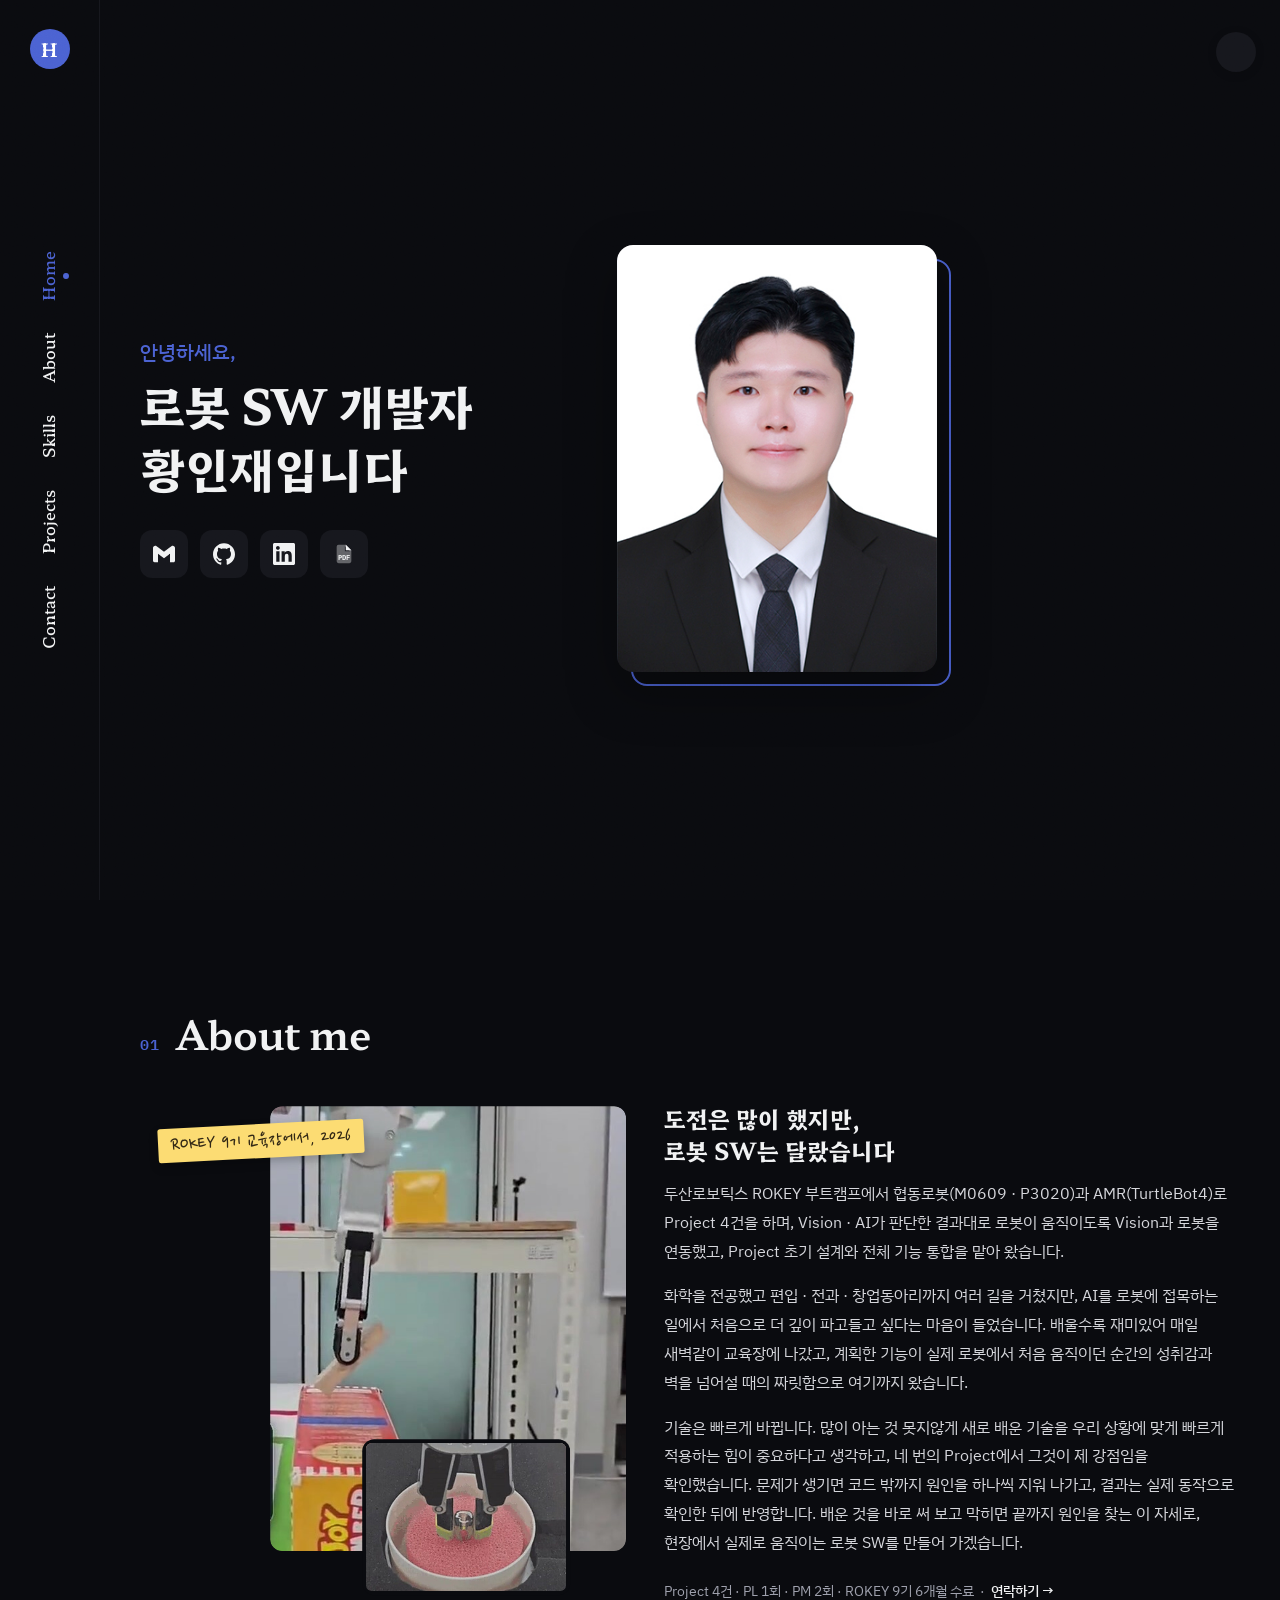
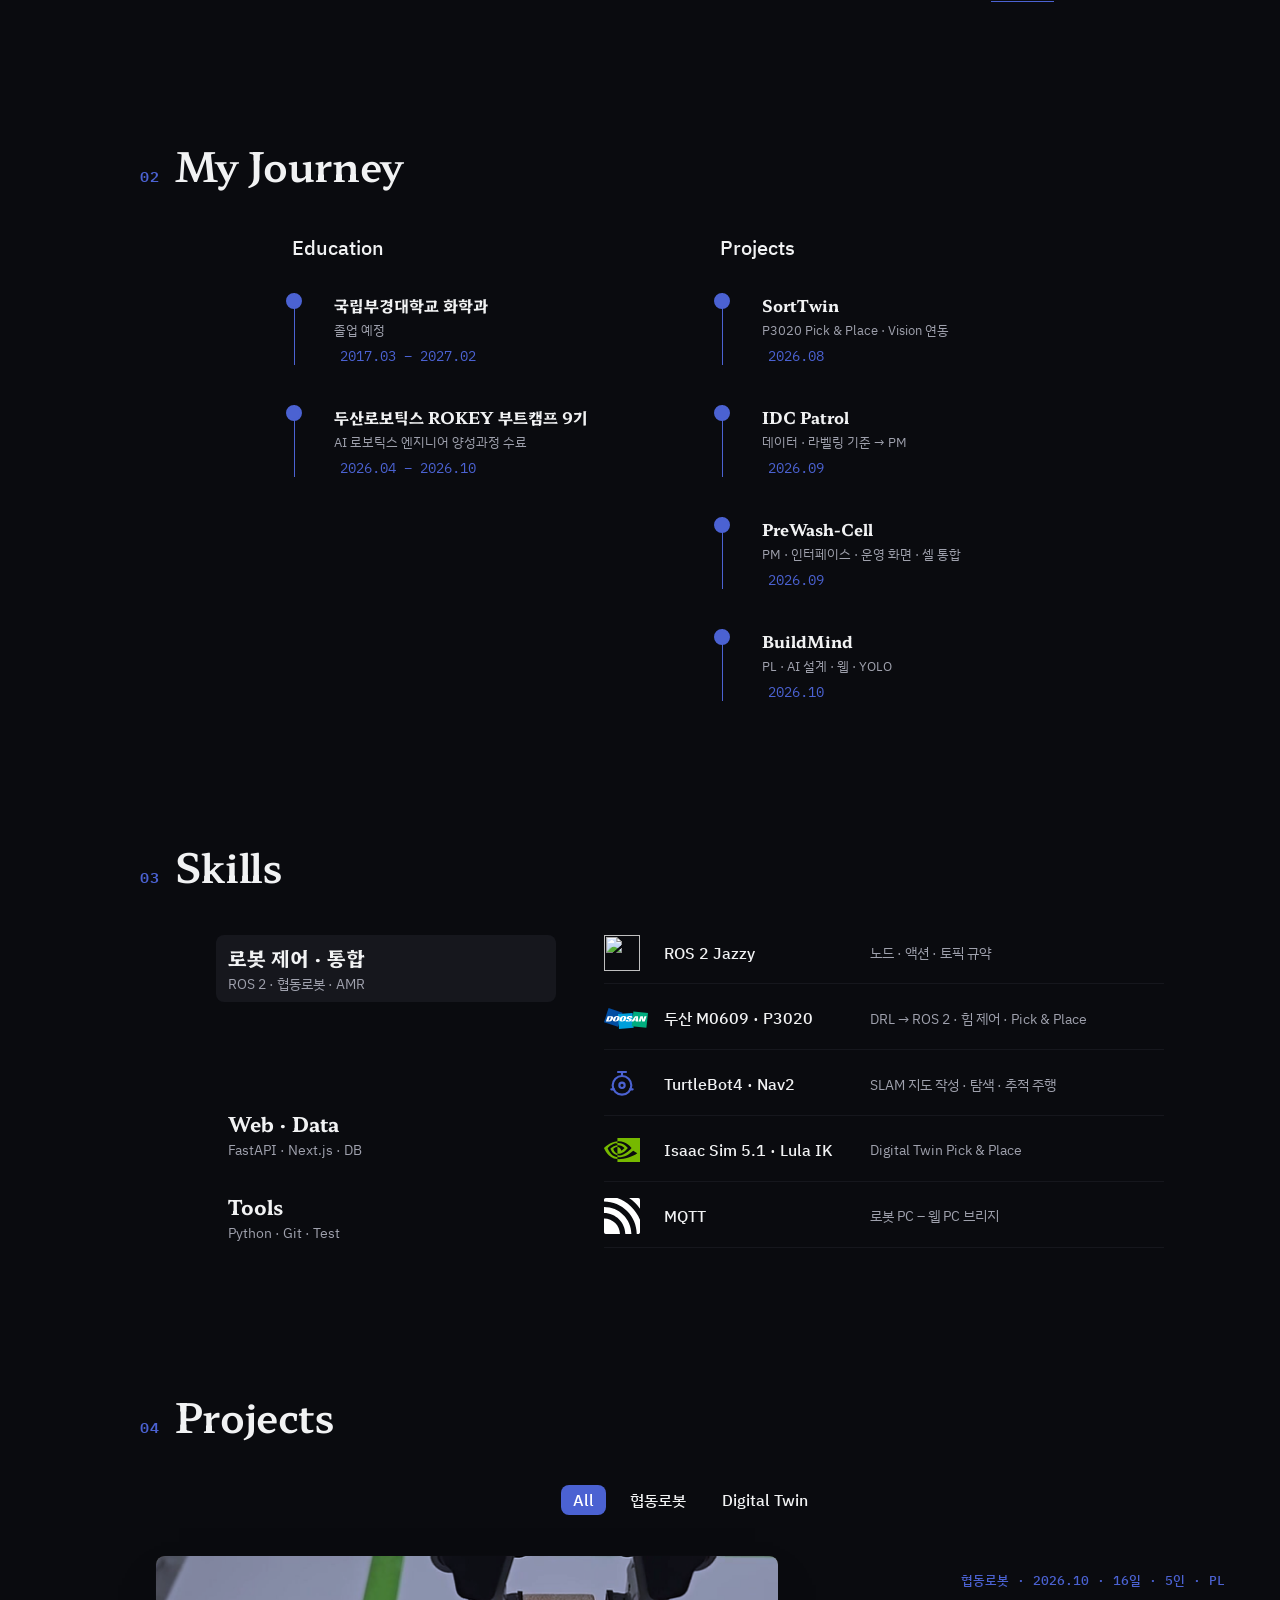
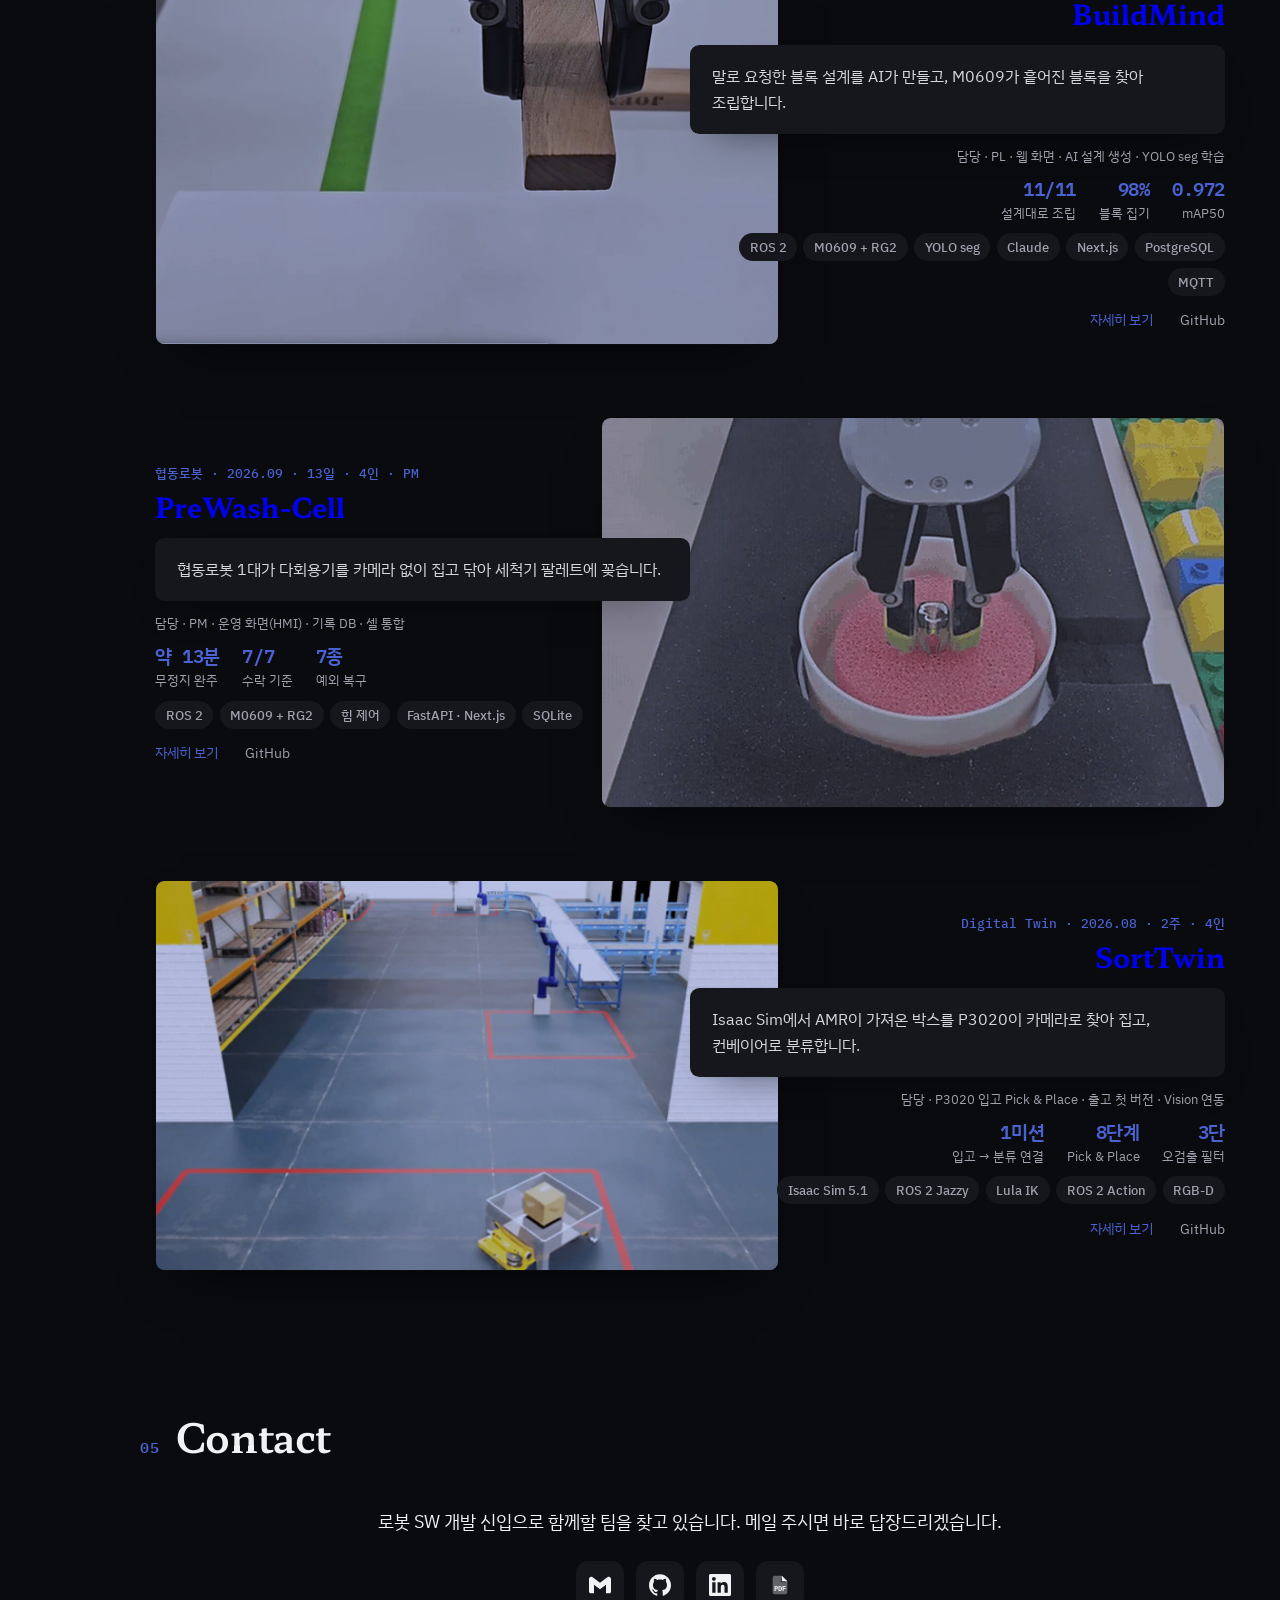
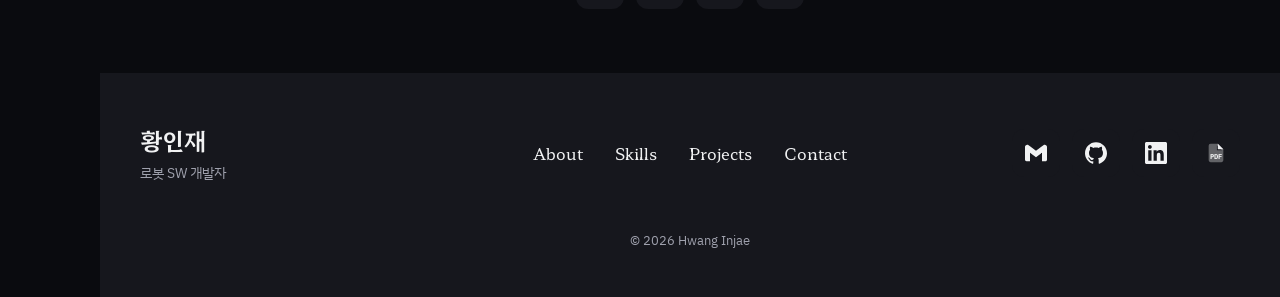
==== index.html @ 4c94b245 "Projects를 B 방식(대표 카드 좌우 번갈아 + 필터)으로, 그 밖의 프로젝트·팝업 제거, 상세 페이지 연결" ====
<!DOCTYPE html>
<html lang="ko" data-theme="dark">
<head>
  <meta charset="UTF-8">
  <meta name="viewport" content="width=device-width, initial-scale=1.0">
  <title>황인재 | 로봇 SW 개발자</title>
  <meta name="description" content="로봇 SW 개발자 황인재의 포트폴리오 — 협동로봇 · AMR · Vision 프로젝트 4건">
  <meta property="og:title" content="황인재 | 로봇 SW 개발자">
  <meta property="og:description" content="로봇 SW 개발자 황인재의 포트폴리오 — 협동로봇 · AMR · Vision 프로젝트 4건">
  <meta property="og:url" content="https://hwang-injae.github.io/">
  <link rel="canonical" href="https://hwang-injae.github.io/">
  <meta property="og:type" content="website">
  <meta property="og:image" content="https://hwang-injae.github.io/og.jpg">
  <meta property="og:image:width" content="1200">
  <meta property="og:image:height" content="630">
  <meta name="twitter:card" content="summary_large_image">
  <link rel="icon" type="image/svg+xml" href="favicon.svg">
  <link rel="icon" type="image/png" sizes="32x32" href="favicon-32.png">
  <link rel="apple-touch-icon" sizes="180x180" href="apple-touch-icon.png">
  <link rel="stylesheet" href="https://unicons.iconscout.com/release/v4.0.8/css/line.css">
  <link rel="stylesheet" href="style.css?v=23">
</head>
<body>
  <svg xmlns="http://www.w3.org/2000/svg" style="display:none" aria-hidden="true">
    <symbol id="i-gmail" viewBox="0 0 24 24"><path d="M24 5.457v13.909c0 .904-.732 1.636-1.636 1.636h-3.819V11.73L12 16.64l-6.545-4.91v9.273H1.636A1.636 1.636 0 0 1 0 19.366V5.457c0-2.023 2.309-3.178 3.927-1.964L5.455 4.64 12 9.548l6.545-4.91 1.528-1.145C21.69 2.28 24 3.434 24 5.457z"/></symbol>
    <symbol id="i-github" viewBox="0 0 24 24"><path d="M12 .297c-6.63 0-12 5.373-12 12 0 5.303 3.438 9.8 8.205 11.385.6.113.82-.258.82-.577 0-.285-.01-1.04-.015-2.04-3.338.724-4.042-1.61-4.042-1.61C4.422 18.07 3.633 17.7 3.633 17.7c-1.087-.744.084-.729.084-.729 1.205.084 1.838 1.236 1.838 1.236 1.07 1.835 2.809 1.305 3.495.998.108-.776.417-1.305.76-1.605-2.665-.3-5.466-1.332-5.466-5.93 0-1.31.465-2.38 1.235-3.22-.135-.303-.54-1.523.105-3.176 0 0 1.005-.322 3.3 1.23.96-.267 1.98-.399 3-.405 1.02.006 2.04.138 3 .405 2.28-1.552 3.285-1.23 3.285-1.23.645 1.653.24 2.873.12 3.176.765.84 1.23 1.91 1.23 3.22 0 4.61-2.805 5.625-5.475 5.92.42.36.81 1.096.81 2.22 0 1.606-.015 2.896-.015 3.286 0 .315.21.69.825.57C20.565 22.092 24 17.592 24 12.297c0-6.627-5.373-12-12-12"/></symbol>
    <symbol id="i-linkedin" viewBox="0 0 24 24"><path d="M20.447 20.452h-3.554v-5.569c0-1.328-.027-3.037-1.852-3.037-1.853 0-2.136 1.445-2.136 2.939v5.667H9.351V9h3.414v1.561h.046c.477-.9 1.637-1.85 3.37-1.85 3.601 0 4.267 2.37 4.267 5.455v6.286zM5.337 7.433c-1.144 0-2.063-.926-2.063-2.065 0-1.138.92-2.063 2.063-2.063 1.14 0 2.064.925 2.064 2.063 0 1.139-.925 2.065-2.064 2.065zm1.782 13.019H3.555V9h3.564v11.452zM22.225 0H1.771C.792 0 0 .774 0 1.729v20.542C0 23.227.792 24 1.771 24h20.451C23.2 24 24 23.227 24 22.271V1.729C24 .774 23.2 0 22.222 0h.003z"/></symbol>
    <symbol id="i-pdf" viewBox="0 0 24 24"><path d="M6 2h8l6 6v12a2 2 0 0 1-2 2H6a2 2 0 0 1-2-2V4a2 2 0 0 1 2-2zm7 1.5V9h5.5L13 3.5z" opacity=".35"/><path d="M14 2v6h6l-6-6z"/><text x="12" y="18" text-anchor="middle" font-size="7.2" font-weight="700" font-family="IBM Plex Mono, monospace" fill="currentColor">PDF</text></symbol>
  </svg>
  <div class="nav-toggle" id="nav-toggle"><i class="uil uil-bars"></i></div>
  <button class="theme-toggle" id="theme-toggle" aria-label="다크 / 라이트 모드"><i class="uil uil-sun"></i></button>

  <aside class="sidebar" id="sidebar">
    <nav class="nav">
      <div class="nav-logo"><a href="#home" class="nav-logo-text">H</a></div>
      <div class="nav-menu"><div class="menu">
        <ul class="nav-list">
          <li class="nav-item"><a href="#home" class="nav-link active-link">Home</a></li>
          <li class="nav-item"><a href="#about" class="nav-link">About</a></li>
          <li class="nav-item"><a href="#skills" class="nav-link">Skills</a></li>
          <li class="nav-item"><a href="#work" class="nav-link">Projects</a></li>
          <li class="nav-item"><a href="#contact" class="nav-link">Contact</a></li>
        </ul>
      </div></div>
      <div class="btn-share">
        <a href="https://github.com/hwang-injae" target="_blank" rel="noopener" aria-label="GitHub"><i class="uil uil-github-alt"></i></a>
        <a href="https://linkedin.com/in/hwang-injae" target="_blank" rel="noopener" aria-label="LinkedIn"><i class="uil uil-linkedin"></i></a>
        <a href="mailto:il1282113@gmail.com" aria-label="Gmail"><i class="uil uil-envelope"></i></a>
      </div>
      <div class="nav-close" id="nav-close"><i class="uil uil-times"></i></div>
    </nav>
  </aside>

  <main class="main">
    <!-- ===== Home ===== -->
    <section class="home" id="home">
      <div class="home-container container grid">
        <div class="home-data">
          <p class="home-greeting">안녕하세요,</p>
          <h1 class="home-title">로봇 SW 개발자<br>황인재입니다</h1>
          <div class="icon-row home-icons">
            <a href="mailto:il1282113@gmail.com" class="icon-btn" title="il1282113@gmail.com" aria-label="Gmail"><svg><use href="#i-gmail"/></svg></a>
            <a href="https://github.com/hwang-injae" target="_blank" rel="noopener" class="icon-btn" title="github.com/hwang-injae" aria-label="GitHub"><svg><use href="#i-github"/></svg></a>
            <a href="https://linkedin.com/in/hwang-injae" target="_blank" rel="noopener" class="icon-btn" title="linkedin.com/in/hwang-injae" aria-label="LinkedIn"><svg><use href="#i-linkedin"/></svg></a>
            <a href="portfolio.pdf" target="_blank" rel="noopener" class="icon-btn" title="Portfolio PDF" aria-label="Portfolio PDF"><svg><use href="#i-pdf"/></svg></a>
          </div>
        </div>
        <div class="home-img-wrap"><img src="img/me/photo.jpg" alt="황인재" class="home-img"></div>
      </div>
    </section>

    <!-- ===== About ===== -->
    <section class="about section" id="about">
      <h2 class="section-title container" data-num="01">About me</h2>
      <div class="about-container container grid">
        <div class="about-photos">
          <img src="img/bm/hi_portrait.jpg" alt="ROKEY 교육장에서 M0609가 블록을 집어 올리는 장면" class="about-photo main">
          <img src="img/pw/portrait.jpg" alt="PreWash-Cell에서 M0609가 다회용 그릇 안쪽을 닦는 장면" class="about-photo sub">
          <span class="about-note">ROKEY 9기 교육장에서, 2026</span>
        </div>
        <div class="about-data">
          <h3 class="about-heading">도전은 많이 했지만,<br>로봇 SW는 달랐습니다</h3>
          <p class="about-description">두산로보틱스 ROKEY 부트캠프에서 협동로봇(M0609 · P3020)과 AMR(TurtleBot4)로 Project 4건을 하며, Vision · AI가 판단한 결과대로 로봇이 움직이도록 Vision과 로봇을 연동했고, Project 초기 설계와 전체 기능 통합을 맡아 왔습니다.</p>
          <p class="about-description">화학을 전공했고 편입 · 전과 · 창업동아리까지 여러 길을 거쳤지만, AI를 로봇에 접목하는 일에서 처음으로 더 깊이 파고들고 싶다는 마음이 들었습니다. 배울수록 재미있어 매일 새벽같이 교육장에 나갔고, 계획한 기능이 실제 로봇에서 처음 움직이던 순간의 성취감과 벽을 넘어설 때의 짜릿함으로 여기까지 왔습니다.</p>
          <p class="about-description">기술은 빠르게 바뀝니다. 많이 아는 것 못지않게 새로 배운 기술을 우리 상황에 맞게 빠르게 적용하는 힘이 중요하다고 생각하고, 네 번의 Project에서 그것이 제 강점임을 확인했습니다. 문제가 생기면 코드 밖까지 원인을 하나씩 지워 나가고, 결과는 실제 동작으로 확인한 뒤에 반영합니다. 배운 것을 바로 써 보고 막히면 끝까지 원인을 찾는 이 자세로, 현장에서 실제로 움직이는 로봇 SW를 만들어 가겠습니다.</p>
          <p class="about-facts">Project 4건 · PL 1회 · PM 2회 · ROKEY 9기 6개월 수료 &nbsp;·&nbsp; <a href="#contact" class="text-link">연락하기 →</a></p>
        </div>
      </div>
    </section>

    <!-- ===== Timeline ===== -->
    <section class="qualification section">
      <h2 class="section-title container" data-num="02">My Journey</h2>
      <div class="qualification-container container grid">
        <div>
          <h3 class="qualification-title"><i class="uil uil-graduation-cap"></i>Education</h3>
          <div class="timeline">
            <div class="timeline-item"><div class="circle-dot"></div><h3 class="timeline-title">국립부경대학교 화학과</h3><p class="timeline-text">졸업 예정</p><span class="timeline-date"><i class="uil uil-calendar-alt"></i>2017.03 – 2027.02</span></div>
            <div class="timeline-item"><div class="circle-dot"></div><h3 class="timeline-title">두산로보틱스 ROKEY 부트캠프 9기</h3><p class="timeline-text">AI 로보틱스 엔지니어 양성과정 수료</p><span class="timeline-date"><i class="uil uil-calendar-alt"></i>2026.04 – 2026.10</span></div>
          </div>
        </div>
        <div>
          <h3 class="qualification-title"><i class="uil uil-robot"></i>Projects</h3>
          <div class="timeline">
            <div class="timeline-item"><div class="circle-dot"></div><h3 class="timeline-title">SortTwin</h3><p class="timeline-text">P3020 Pick &amp; Place · Vision 연동</p><span class="timeline-date"><i class="uil uil-calendar-alt"></i>2026.08</span></div>
            <div class="timeline-item"><div class="circle-dot"></div><h3 class="timeline-title">IDC Patrol</h3><p class="timeline-text">데이터 · 라벨링 기준 → PM</p><span class="timeline-date"><i class="uil uil-calendar-alt"></i>2026.09</span></div>
            <div class="timeline-item"><div class="circle-dot"></div><h3 class="timeline-title">PreWash-Cell</h3><p class="timeline-text">PM · 인터페이스 · 운영 화면 · 셀 통합</p><span class="timeline-date"><i class="uil uil-calendar-alt"></i>2026.09</span></div>
            <div class="timeline-item"><div class="circle-dot"></div><h3 class="timeline-title">BuildMind</h3><p class="timeline-text">PL · AI 설계 · 웹 · YOLO</p><span class="timeline-date"><i class="uil uil-calendar-alt"></i>2026.10</span></div>
          </div>
        </div>
      </div>
    </section>

    <!-- ===== Skills ===== -->
    <section class="skills section" id="skills">
      <h2 class="section-title container" data-num="03">Skills</h2>
      <div class="skills-container container grid">
        <div class="skills-tabs">
          <div class="skills-header skills-active" data-target="#sk-robot"><div><h1 class="skills-title">로봇 제어 · 통합</h1><span class="skills-subtitle">ROS 2 · 협동로봇 · AMR</span></div><i class="uil uil-angle-down skills-arrow"></i></div>
          <div class="skills-header" data-target="#sk-vision"><div><h1 class="skills-title">Vision · AI</h1><span class="skills-subtitle">YOLO · RGB-D · LLM</span></div><i class="uil uil-angle-down skills-arrow"></i></div>
          <div class="skills-header" data-target="#sk-web"><div><h1 class="skills-title">Web · Data</h1><span class="skills-subtitle">FastAPI · Next.js · DB</span></div><i class="uil uil-angle-down skills-arrow"></i></div>
          <div class="skills-header" data-target="#sk-tools"><div><h1 class="skills-title">Tools</h1><span class="skills-subtitle">Python · Git · Test</span></div><i class="uil uil-angle-down skills-arrow"></i></div>
        </div>
        <div class="skills-content">
          <div class="skills-group skills-active" data-content id="sk-robot">
            <div class="skills-list grid">
              <div class="skills-data"><img class="sk-logo" src="https://cdn.jsdelivr.net/gh/devicons/devicon/icons/ros/ros-original.svg" alt=""><h3 class="skills-name">ROS 2 Jazzy</h3><span class="skills-where">노드 · 액션 · 토픽 규약</span></div>
              <div class="skills-data"><span class="sk-logo sk-wide"><img class="sk-doosan" src="img/logo/doosan.svg" alt="Doosan"></span><h3 class="skills-name">두산 M0609 · P3020</h3><span class="skills-where">DRL → ROS 2 · 힘 제어 · Pick &amp; Place</span></div>
              <div class="skills-data"><span class="sk-logo sk-draw"><svg viewBox="0 0 24 24"><circle cx="12" cy="13" r="7"/><circle cx="12" cy="13" r="2"/><path d="M12 6V3M9 3h6M4 16h2M18 16h2"/></svg></span><h3 class="skills-name">TurtleBot4 · Nav2</h3><span class="skills-where">SLAM 지도 작성 · 탐색 · 추적 주행</span></div>
              <div class="skills-data"><span class="sk-logo"><img src="img/logo/nvidia_brand.svg" alt="NVIDIA"></span><h3 class="skills-name">Isaac Sim 5.1 · Lula IK</h3><span class="skills-where">Digital Twin Pick &amp; Place</span></div>
              <div class="skills-data"><span class="sk-logo sk-pair"><img class="only-dark" src="img/logo/mqtt_dark.svg" alt=""><img class="only-light" src="img/logo/mqtt_light.svg" alt=""></span><h3 class="skills-name">MQTT</h3><span class="skills-where">로봇 PC – 웹 PC 브리지</span></div>
            </div>
          </div>
          <div class="skills-group" data-content id="sk-vision">
            <div class="skills-list grid">
              <div class="skills-data"><span class="sk-logo sk-pair"><img class="only-dark" src="img/logo/ultralytics_dark.svg" alt=""><img class="only-light" src="img/logo/ultralytics_light.svg" alt=""></span><h3 class="skills-name">YOLO (Ultralytics)</h3><span class="skills-where">학습 · 라벨링 기준 수립</span></div>
              <div class="skills-data"><img class="sk-logo" src="https://cdn.jsdelivr.net/gh/devicons/devicon/icons/opencv/opencv-original.svg" alt=""><h3 class="skills-name">OpenCV</h3><span class="skills-where">픽셀 + 깊이 → 3D 좌표</span></div>
              <div class="skills-data"><span class="sk-logo"><img src="img/logo/intel_brand.svg" alt="Intel"></span><h3 class="skills-name">Intel RealSense</h3><span class="skills-where">깊이 카메라 연동</span></div>
              <div class="skills-data"><span class="sk-logo sk-draw"><svg viewBox="0 0 24 24"><path d="M4 5h13a2 2 0 012 2v7a2 2 0 01-2 2H9l-5 4V7a2 2 0 012-2z"/><path d="M20 2l.6 1.6L22 4l-1.4.6L20 6l-.6-1.4L18 4l1.4-.4z"/></svg></span><h3 class="skills-name">LLM · RAG</h3><span class="skills-where">구조화 출력 · AI 설계 생성</span></div>
              <div class="skills-data"><span class="sk-logo sk-draw"><svg viewBox="0 0 24 24"><circle cx="12" cy="12" r="9"/><circle cx="12" cy="12" r="3" class="fill"/></svg></span><h3 class="skills-name">rosbag</h3><span class="skills-where">녹화 데이터로 선검증</span></div>
            </div>
          </div>
          <div class="skills-group" data-content id="sk-web">
            <div class="skills-list grid">
              <div class="skills-data"><img class="sk-logo" src="https://cdn.jsdelivr.net/gh/devicons/devicon/icons/fastapi/fastapi-original.svg" alt=""><h3 class="skills-name">FastAPI</h3><span class="skills-where">운영 화면 백엔드</span></div>
              <div class="skills-data"><img class="sk-logo sk-invert" src="https://cdn.jsdelivr.net/gh/devicons/devicon/icons/nextjs/nextjs-original.svg" alt=""><h3 class="skills-name">Next.js</h3><span class="skills-where">운영 화면 · 관제</span></div>
              <div class="skills-data"><img class="sk-logo sk-invert" src="https://cdn.jsdelivr.net/gh/devicons/devicon/icons/threejs/threejs-original.svg" alt=""><h3 class="skills-name">three.js</h3><span class="skills-where">설계 3D 미리보기</span></div>
              <div class="skills-data"><img class="sk-logo" src="https://cdn.jsdelivr.net/gh/devicons/devicon/icons/postgresql/postgresql-original.svg" alt=""><h3 class="skills-name">PostgreSQL</h3><span class="skills-where">설계 버전 관리 DB</span></div>
              <div class="skills-data"><img class="sk-logo" src="https://cdn.jsdelivr.net/gh/devicons/devicon/icons/sqlite/sqlite-original.svg" alt=""><h3 class="skills-name">SQLite</h3><span class="skills-where">용기별 처리 기록</span></div>
              <div class="skills-data"><img class="sk-logo" src="https://cdn.jsdelivr.net/gh/devicons/devicon/icons/docker/docker-original.svg" alt=""><h3 class="skills-name">Docker</h3><span class="skills-where">웹 · 브리지 구성</span></div>
            </div>
          </div>
          <div class="skills-group" data-content id="sk-tools">
            <div class="skills-list grid">
              <div class="skills-data"><img class="sk-logo" src="https://cdn.jsdelivr.net/gh/devicons/devicon/icons/python/python-original.svg" alt=""><h3 class="skills-name">Python</h3><span class="skills-where">주 언어 · C++ 학습 예정</span></div>
              <div class="skills-data"><img class="sk-logo" src="https://cdn.jsdelivr.net/gh/devicons/devicon/icons/git/git-original.svg" alt=""><h3 class="skills-name">Git · PR 관리</h3><span class="skills-where">결정 기록 · 기능 동결</span></div>
              <div class="skills-data"><img class="sk-logo" src="https://cdn.jsdelivr.net/gh/devicons/devicon/icons/pytest/pytest-original.svg" alt=""><h3 class="skills-name">pytest · Mock</h3><span class="skills-where">로봇 없이 자동 시험</span></div>
              <div class="skills-data"><img class="sk-logo" src="https://cdn.jsdelivr.net/gh/devicons/devicon/icons/ubuntu/ubuntu-original.svg" alt=""><h3 class="skills-name">Ubuntu · Linux</h3><span class="skills-where">로봇 PC · 개발 환경</span></div>
            </div>
          </div>
        </div>
      </div>
    </section>

    <!-- ===== Projects ===== -->
    <section class="work section" id="work">
      <h2 class="section-title container" data-num="04">Projects</h2>
      <div class="work-filters">
        <span class="work-item active-work" data-filter="all">All</span>
        <span class="work-item" data-filter=".cobot">협동로봇</span>
        <span class="work-item" data-filter=".sim">Digital Twin</span>
      </div>
      <div class="feat-list container">
        <article class="feat mix cobot">
          <a class="shot" href="projects/buildmind.html" aria-label="BuildMind 자세히 보기"><img src="img/bm/cover.jpg" alt="BuildMind"></a>
          <div class="panel">
            <p class="work-tag">협동로봇 · 2026.10 · 16일 · 5인 · PL</p>
            <h3 class="work-title"><a href="projects/buildmind.html">BuildMind</a></h3>
            <div class="desc"><p>말로 요청한 블록 설계를 AI가 만들고, M0609가 흩어진 블록을 찾아 조립합니다.</p></div>
            <p class="work-role">담당 · PL · 웹 화면 · AI 설계 생성 · YOLO seg 학습</p>
            <div class="work-nums"><div><b>11/11</b><span>설계대로 조립</span></div><div><b>98%</b><span>블록 집기</span></div><div><b>0.972</b><span>mAP50</span></div></div>
            <div class="chips small"><span>ROS 2</span><span>M0609 + RG2</span><span>YOLO seg</span><span>Claude</span><span>Next.js</span><span>PostgreSQL</span><span>MQTT</span></div>
            <div class="feat-links"><a href="projects/buildmind.html" class="work-button">자세히 보기 <i class="uil uil-arrow-right work-button-icon"></i></a><a href="https://github.com/hwang-injae/buildmind" target="_blank" rel="noopener" class="work-button ghost"><i class="uil uil-github-alt"></i> GitHub</a></div>
          </div>
        </article>
        <article class="feat mix cobot alt">
          <a class="shot" href="projects/prewash.html" aria-label="PreWash-Cell 자세히 보기"><img src="img/pw/hero.jpg" alt="PreWash-Cell"></a>
          <div class="panel">
            <p class="work-tag">협동로봇 · 2026.09 · 13일 · 4인 · PM</p>
            <h3 class="work-title"><a href="projects/prewash.html">PreWash-Cell</a></h3>
            <div class="desc"><p>협동로봇 1대가 다회용기를 카메라 없이 집고 닦아 세척기 팔레트에 꽂습니다.</p></div>
            <p class="work-role">담당 · PM · 운영 화면(HMI) · 기록 DB · 셀 통합</p>
            <div class="work-nums"><div><b>약 13분</b><span>무정지 완주</span></div><div><b>7/7</b><span>수락 기준</span></div><div><b>7종</b><span>예외 복구</span></div></div>
            <div class="chips small"><span>ROS 2</span><span>M0609 + RG2</span><span>힘 제어</span><span>FastAPI · Next.js</span><span>SQLite</span></div>
            <div class="feat-links"><a href="projects/prewash.html" class="work-button">자세히 보기 <i class="uil uil-arrow-right work-button-icon"></i></a><a href="https://github.com/hwang-injae/prewash-cell" target="_blank" rel="noopener" class="work-button ghost"><i class="uil uil-github-alt"></i> GitHub</a></div>
          </div>
        </article>
        <article class="feat mix sim">
          <a class="shot" href="projects/sorttwin.html" aria-label="SortTwin 자세히 보기"><img src="img/dt/hero.jpg" alt="SortTwin"></a>
          <div class="panel">
            <p class="work-tag">Digital Twin · 2026.08 · 2주 · 4인</p>
            <h3 class="work-title"><a href="projects/sorttwin.html">SortTwin</a></h3>
            <div class="desc"><p>Isaac Sim에서 AMR이 가져온 박스를 P3020이 카메라로 찾아 집고, 컨베이어로 분류합니다.</p></div>
            <p class="work-role">담당 · P3020 입고 Pick &amp; Place · 출고 첫 버전 · Vision 연동</p>
            <div class="work-nums"><div><b>1미션</b><span>입고 → 분류 연결</span></div><div><b>8단계</b><span>Pick &amp; Place</span></div><div><b>3단</b><span>오검출 필터</span></div></div>
            <div class="chips small"><span>Isaac Sim 5.1</span><span>ROS 2 Jazzy</span><span>Lula IK</span><span>ROS 2 Action</span><span>RGB-D</span></div>
            <div class="feat-links"><a href="projects/sorttwin.html" class="work-button">자세히 보기 <i class="uil uil-arrow-right work-button-icon"></i></a><a href="https://github.com/hwang-injae/amr-cobot-sorting" target="_blank" rel="noopener" class="work-button ghost"><i class="uil uil-github-alt"></i> GitHub</a></div>
          </div>
        </article>
      </div>
    </section>

    <!-- ===== Contact ===== -->
    <section class="contact section" id="contact">
      <h2 class="section-title container" data-num="05">Contact</h2>
      <div class="contact-line container">
        <p class="contact-text">로봇 SW 개발 신입으로 함께할 팀을 찾고 있습니다. 메일 주시면 바로 답장드리겠습니다.</p>
        <div class="icon-row contact-icons">
            <a href="mailto:il1282113@gmail.com" class="icon-btn" title="il1282113@gmail.com" aria-label="Gmail"><svg><use href="#i-gmail"/></svg></a>
            <a href="https://github.com/hwang-injae" target="_blank" rel="noopener" class="icon-btn" title="github.com/hwang-injae" aria-label="GitHub"><svg><use href="#i-github"/></svg></a>
            <a href="https://linkedin.com/in/hwang-injae" target="_blank" rel="noopener" class="icon-btn" title="linkedin.com/in/hwang-injae" aria-label="LinkedIn"><svg><use href="#i-linkedin"/></svg></a>
            <a href="portfolio.pdf" target="_blank" rel="noopener" class="icon-btn" title="Portfolio PDF" aria-label="Portfolio PDF"><svg><use href="#i-pdf"/></svg></a>
          </div>
      </div>
    </section>

    <footer class="footer">
      <div class="footer-bg">
        <div class="footer-container container grid">
          <div><h1 class="footer-title">황인재</h1><span class="footer-subtitle">로봇 SW 개발자</span></div>
          <ul class="footer-links"><li><a href="#about">About</a></li><li><a href="#skills">Skills</a></li><li><a href="#work">Projects</a></li><li><a href="#contact">Contact</a></li></ul>
          <div class="icon-row footer-icons">
            <a href="mailto:il1282113@gmail.com" class="icon-btn" title="il1282113@gmail.com" aria-label="Gmail"><svg><use href="#i-gmail"/></svg></a>
            <a href="https://github.com/hwang-injae" target="_blank" rel="noopener" class="icon-btn" title="github.com/hwang-injae" aria-label="GitHub"><svg><use href="#i-github"/></svg></a>
            <a href="https://linkedin.com/in/hwang-injae" target="_blank" rel="noopener" class="icon-btn" title="linkedin.com/in/hwang-injae" aria-label="LinkedIn"><svg><use href="#i-linkedin"/></svg></a>
            <a href="portfolio.pdf" target="_blank" rel="noopener" class="icon-btn" title="Portfolio PDF" aria-label="Portfolio PDF"><svg><use href="#i-pdf"/></svg></a>
          </div>
        </div>
        <p class="footer-copy">© 2026 Hwang Injae</p>
      </div>
    </footer>
  </main>

  <div class="curzr-arrow-pointer" hidden aria-hidden="true">
    <svg xmlns="http://www.w3.org/2000/svg" viewBox="0 0 32 32">
      <path class="inner" d="M25,30a5.82,5.82,0,0,1-1.09-.17l-.2-.07-7.36-3.48a.72.72,0,0,0-.35-.08.78.78,0,0,0-.33.07L8.24,29.54a.66.66,0,0,1-.2.06,5.17,5.17,0,0,1-1,.15,3.6,3.6,0,0,1-3.29-5L12.68,4.2a3.59,3.59,0,0,1,6.58,0l9,20.74A3.6,3.6,0,0,1,25,30Z" />
      <path class="outer" d="M16,3A2.59,2.59,0,0,1,18.34,4.6l9,20.74A2.59,2.59,0,0,1,25,29a5.42,5.42,0,0,1-.86-.15l-7.37-3.48a1.84,1.84,0,0,0-.77-.17,1.69,1.69,0,0,0-.73.16l-7.4,3.31a5.89,5.89,0,0,1-.79.12,2.59,2.59,0,0,1-2.37-3.62L13.6,4.6A2.58,2.58,0,0,1,16,3m0-2h0A4.58,4.58,0,0,0,11.76,3.8L2.84,24.33A4.58,4.58,0,0,0,7,30.75a6.08,6.08,0,0,0,1.21-.17,1.87,1.87,0,0,0,.4-.13L16,27.18l7.29,3.44a1.64,1.64,0,0,0,.39.14A6.37,6.37,0,0,0,25,31a4.59,4.59,0,0,0,4.21-6.41l-9-20.75A4.62,4.62,0,0,0,16,1Z" />
    </svg>
  </div>

  <script src="main.js?v=23"></script>
</body>
</html>
---- style.css ----
@import url('https://fonts.googleapis.com/css2?family=IBM+Plex+Sans+KR:wght@400;500;600;700&family=IBM+Plex+Mono:wght@500;600&family=Hahmlet:wght@600;700;800&family=Nanum+Pen+Script&display=swap');
@import url('https://cdn.jsdelivr.net/gh/orioncactus/pretendard@v1.3.9/dist/web/static/pretendard.min.css');

/* ===== 색 · 글꼴 변수 (다크 기본) ===== */
:root {
  --hue-color: 230;
  --skin-dark: hsl(230, 60%, 56%);
  --skin-light: hsl(205, 100%, 36%);
  --skin-color: var(--skin-dark);
  --mirage-color: hsl(205, 18%, 22%);
  --title-color: hsl(var(--hue-color), 8%, 95%);
  --text-color: hsl(var(--hue-color), 8%, 85%);
  --text-color-light: hsl(var(--hue-color), 8%, 65%);
  --body-color: hsl(var(--hue-color), 19%, 5%);
  --box-color: hsl(var(--hue-color), 14%, 10%);
  --box-border: transparent;
  --scroll-box-color: hsl(var(--hue-color), 12%, 38%);
  --scroll-thumb-color: hsl(var(--hue-color), 12%, 26%);
  --overlay: rgba(0, 0, 0, .6);

  --body-font: 'IBM Plex Sans KR', 'Pretendard', sans-serif;
  --head-font: 'Hahmlet', 'IBM Plex Sans KR', serif;
  --mono-font: 'IBM Plex Mono', 'IBM Plex Sans KR', monospace;
  --note-font: 'Nanum Pen Script', cursive;
  --biggest-font-size: 3rem;
  --h1-font-size: 2.25rem;
  --h2-font-size: 1.5rem;
  --h3-font-size: 1.25rem;
  --normal-font-size: 1rem;
  --small-font-size: .875rem;
  --smaller-font-size: .813rem;
  --font-medium: 500;
  --font-bold: 600;
  --mb025: .25rem; --mb05: .5rem; --mb075: .75rem; --mb1: 1rem; --mb15: 1.5rem; --mb2: 2rem; --mb25: 2.5rem; --mb3: 3rem;
  --z-fixed: 10; --z-modal: 100;
}
/* ===== 라이트 모드 ===== */
:root[data-theme="light"] {
  --hue-color: 205;
  --skin-color: var(--skin-light);
  --title-color: hsl(var(--hue-color), 19%, 12%);
  --text-color: hsl(var(--hue-color), 10%, 30%);
  --text-color-light: hsl(var(--hue-color), 8%, 50%);
  --body-color: hsl(var(--hue-color), 20%, 98%);
  --box-color: hsl(0, 0%, 100%);
  --box-border: hsl(var(--hue-color), 15%, 90%);
  --mirage-color: hsl(var(--hue-color), 19%, 18%);
  --scroll-box-color: hsl(var(--hue-color), 12%, 90%);
  --scroll-thumb-color: hsl(var(--hue-color), 12%, 75%);
  --overlay: rgba(20, 20, 40, .45);
}
@media screen and (max-width: 1024px) {
  :root { --biggest-font-size: 2rem; --h1-font-size: 1.5rem; --h2-font-size: 1.25rem; --h3-font-size: 1.125rem; --normal-font-size: .938rem; --small-font-size: .813rem; --smaller-font-size: .75rem; }
}

/* ===== 이펙트 ===== */
.scroll-progress { position: fixed; top: 0; left: 0; height: 3px; width: 0; background: var(--skin-color); z-index: 1200; }
.reveal { opacity: 0; transform: translateY(22px); transition: opacity .7s cubic-bezier(.22,.61,.36,1), transform .7s cubic-bezier(.22,.61,.36,1); }
.reveal.in { opacity: 1; transform: none; }
@keyframes riseIn { from { opacity: 0; transform: translateY(26px); } to { opacity: 1; transform: none; } }
.home-greeting, .home-title, .home-icons, .home-img-wrap { animation: riseIn .9s cubic-bezier(.22,.61,.36,1) backwards; }
.home-title { animation-delay: .12s; } .home-icons { animation-delay: .3s; } .home-img-wrap { animation-delay: .2s; }
.home-img-wrap { transform-style: preserve-3d; transition: transform .18s ease-out; will-change: transform; }
.to-top { position: fixed; right: 1.5rem; bottom: 1.5rem; width: 44px; height: 44px; border-radius: 12px; background-color: var(--box-color); border: 1px solid var(--box-border, var(--mirage-color)); color: var(--title-color); display: flex; align-items: center; justify-content: center; font-size: 1.2rem; z-index: 997; opacity: 0; pointer-events: none; transform: translateY(10px); transition: .3s; cursor: pointer; }
.to-top.show { opacity: 1; pointer-events: auto; transform: none; }
.to-top:hover { background-color: var(--skin-color); color: #fff; border-color: var(--skin-color); }
.theme-toggle i { display: inline-block; transition: transform .5s cubic-bezier(.22,.61,.36,1); }
.theme-toggle.spin i { transform: rotate(360deg); }
body::after { content: ''; position: fixed; inset: 0; pointer-events: none; z-index: 1100; opacity: .07; mix-blend-mode: overlay; background-image: url("data:image/svg+xml,%3Csvg xmlns='http://www.w3.org/2000/svg' width='200' height='200'%3E%3Cfilter id='n'%3E%3CfeTurbulence type='fractalNoise' baseFrequency='.9' numOctaves='2' stitchTiles='stitch'/%3E%3C/filter%3E%3Crect width='100%25' height='100%25' filter='url(%23n)'/%3E%3C/svg%3E"); }
:root[data-theme="light"] body::after { opacity: .045; }

.spotlight { position: fixed; inset: 0; z-index: -1; pointer-events: none; opacity: 0; transition: opacity .4s; background: radial-gradient(600px at var(--mx, 50%) var(--my, 30%), hsla(230, 60%, 56%, .13), transparent 80%); }
.spotlight.on { opacity: 1; }
:root[data-theme="light"] .spotlight { background: radial-gradient(600px at var(--mx, 50%) var(--my, 30%), hsla(205, 100%, 36%, .07), transparent 80%); }
::view-transition-old(root), ::view-transition-new(root) { animation: none; mix-blend-mode: normal; }
.toast { position: fixed; left: 50%; bottom: 2rem; transform: translate(-50%, 16px); background: var(--title-color); color: var(--body-color); font-size: var(--small-font-size); padding: .7rem 1.1rem; border-radius: .6rem; opacity: 0; pointer-events: none; z-index: 1300; transition: .35s; font-family: var(--mono-font); }
.toast.show { opacity: 1; transform: translate(-50%, 0); }
.about-photos.reveal .about-photo { clip-path: inset(100% 0 0 0 round .75rem); transition: clip-path 1.1s cubic-bezier(.77,0,.18,1); }
.about-photos.reveal .about-photo.sub { transition-delay: .35s; }
.about-photos.reveal.in .about-photo { clip-path: inset(0 0 0 0 round .75rem); }
.about-photos.reveal { opacity: 1; transform: none; }
.about-photos.reveal.clip-done .about-photo { clip-path: none; transition: none; }

/* ===== 기본 ===== */
* { margin: 0; padding: 0; box-sizing: border-box; }
html { scroll-behavior: smooth; }
body, button, input { font-family: var(--body-font); font-size: var(--normal-font-size); }
body { background-color: var(--body-color); color: var(--text-color); word-break: keep-all; transition: background-color .3s, color .3s; }
h1, h2, h3 { color: var(--title-color); font-weight: var(--font-bold); }
ul { list-style: none; }
a { text-decoration: none; }
img { max-width: 100%; height: auto; }
button { cursor: pointer; border: none; outline: none; }
.container { max-width: 1250px; margin-left: auto; margin-right: auto; }
.grid { display: grid; }
.button { display: inline-flex; align-items: center; column-gap: .5rem; background-color: var(--skin-color); color: #fff; padding: .75rem 1.4rem; border-radius: .25rem; font-weight: var(--font-medium); position: relative; z-index: 1; transition: .4s; }
.button::after { position: absolute; content: ''; inset: 0; background-color: var(--mirage-color); z-index: -1; transform: scale(0); border-radius: .25rem; transition: .3s; }
.button:hover::after { transform: scale(1); }
.button-ghost { background-color: transparent; color: var(--title-color); border: 2px solid var(--skin-color); }
.button-ghost::after { background-color: var(--skin-color); }
.button-ghost:hover { color: #fff; }
.section { padding: 6.5rem 0 2rem; }
.section-title { text-align: left; font-size: 2.5rem; margin-bottom: var(--mb25); color: var(--title-color); font-family: var(--head-font); font-weight: var(--font-bold); letter-spacing: -.01em; display: flex; align-items: baseline; column-gap: .9rem; }
.section-title::before { content: attr(data-num); font-family: var(--mono-font); font-size: .95rem; font-weight: 600; color: var(--skin-color); letter-spacing: .08em; }
.section-title::after { content: ''; flex: 1; height: 1px; background: var(--box-border, var(--mirage-color)); margin-left: 1rem; align-self: center; transform: scaleX(0); transform-origin: left; transition: transform 1s cubic-bezier(.22,.61,.36,1) .25s; }
.section-title.in::after { transform: scaleX(1); }
.text-link { color: var(--title-color); font-weight: var(--font-medium); border-bottom: 1px solid var(--skin-color); padding-bottom: .1rem; transition: .3s; }
.text-link:hover { color: var(--skin-color); }
::-webkit-scrollbar { width: .6rem; background-color: var(--scroll-box-color); border-radius: .5rem; }
::-webkit-scrollbar-thumb { background-color: var(--scroll-thumb-color); border-radius: .5rem; }
.box { background-color: var(--box-color); border: 1px solid var(--box-border); border-radius: .5rem; }

/* ===== 테마 버튼 ===== */
.theme-toggle { position: fixed; right: 1.5rem; top: 2rem; width: 40px; height: 40px; border-radius: 50%; background-color: var(--box-color); border: 1px solid var(--box-border); color: var(--title-color); font-size: 1.2rem; display: flex; align-items: center; justify-content: center; z-index: 998; box-shadow: 0 2px 10px rgba(0,0,0,.15); transition: .3s; }
.theme-toggle:hover { color: var(--skin-color); }

/* ===== 사이드바 ===== */
.sidebar { position: fixed; width: 100px; height: 100vh; background-color: var(--body-color); border-right: 1px solid var(--box-color); z-index: 900; transition: background-color .3s; }
.nav-logo { position: absolute; left: 0; right: 0; top: 1.8rem; width: 40px; height: 40px; border-radius: 50%; background-color: var(--skin-color); text-align: center; margin: auto; }
.nav-logo-text { font-size: 1.125rem; color: #fff; font-weight: var(--font-bold); line-height: 40px; font-family: var(--head-font); }
.nav-menu { position: fixed; transform: rotate(-90deg) translateX(-100%); transform-origin: left top; width: 100vh; }
.menu { display: flex; }
.nav-list { display: flex; flex-direction: row-reverse; margin: -2px auto 0 auto; }
.nav-link { float: right; height: 100%; line-height: 100px; padding: 0 1rem; color: var(--title-color); font-weight: var(--font-medium); position: relative; transition: .4s; font-family: var(--head-font); }
.nav-link.active-link, .nav-link:hover { color: var(--skin-color); }
.nav-link.active-link::after, .nav-link:hover::after { position: absolute; content: ''; width: 6px; height: 6px; background-color: var(--skin-color); border-radius: 50%; bottom: 1.8rem; left: 0; right: 0; margin: auto; }
.nav-toggle { height: 32px; width: 36px; cursor: pointer; position: fixed; left: 1.5rem; top: 2rem; font-size: 1.2rem; border-radius: .25rem; background-color: var(--skin-color); color: #fff; display: none; justify-content: center; align-items: center; z-index: 999; }
.nav-close { font-size: 1.5rem; position: absolute; top: 1rem; right: 1.25rem; cursor: pointer; display: none; color: var(--title-color); }
.btn-share { position: absolute; bottom: 1.8rem; left: 0; right: 0; text-align: center; }
.btn-share a { color: var(--text-color); font-size: 1.4rem; display: block; margin-top: .6rem; transition: .3s; }
.btn-share a:hover { color: var(--skin-color); }

/* ===== 홈 ===== */
.main { margin-left: 100px; }
.home { min-height: 100vh; display: flex; align-items: center; }
.home-container { position: relative; width: 100%; grid-template-columns: auto 320px; justify-content: start; align-items: center; column-gap: 9rem; padding: 7rem 0 6rem; }
.home-social { position: absolute; top: 1.8rem; left: 0; display: flex; align-items: center; column-gap: 3.5rem; }
.home-social-follow { font-weight: var(--font-medium); position: relative; font-family: var(--head-font); }
.home-social-follow::after { content: ''; position: absolute; width: 1rem; height: 2px; background-color: var(--text-color); right: -45%; top: 50%; }
.home-social-links { display: inline-flex; column-gap: 1rem; }
.home-social-link { font-size: 1.15rem; color: var(--text-color); transition: .4s; }
.home-social-link:hover { transform: translateY(.25rem); color: var(--skin-color); }
.home-greeting { color: var(--skin-color); font-weight: var(--font-medium); margin-bottom: var(--mb05); font-size: var(--h3-font-size); }
.icon-row { display: flex; flex-wrap: wrap; gap: .75rem; }
.home-icons { margin-top: var(--mb2); }
.contact-icons { justify-content: center; }
.footer-icons { justify-self: flex-end; }
.icon-btn { width: 48px; height: 48px; border-radius: 12px; display: inline-flex; align-items: center; justify-content: center; color: var(--title-color); background-color: var(--box-color); border: 1px solid var(--box-border, var(--mirage-color)); transition: .3s; }
.icon-btn svg { width: 22px; height: 22px; fill: currentColor; }
.icon-btn:hover { color: #fff; background-color: var(--skin-color); border-color: var(--skin-color); }
.icon-btn { will-change: transform; }
.home-title { font-size: var(--biggest-font-size); line-height: 1.3; font-family: var(--head-font); font-weight: 700; letter-spacing: -.01em; }
.home-subtitle { font-size: var(--h3-font-size); font-weight: var(--font-medium); margin: var(--mb075) 0; color: var(--title-color); }
.home-description { max-width: 560px; margin: var(--mb1) 0 var(--mb15); line-height: 1.7; font-size: var(--h3-font-size); color: var(--title-color); }
.chips { display: flex; flex-wrap: wrap; gap: .5rem; margin-bottom: var(--mb2); }
.chips span { font-size: var(--small-font-size); font-weight: var(--font-medium); padding: .35rem .8rem; border-radius: 2rem; border: 1px solid var(--skin-color); color: var(--title-color); }
.chips.small { margin: var(--mb1) 0 0; gap: .4rem; }
.chips.small span { font-size: var(--smaller-font-size); padding: .25rem .6rem; border-color: var(--box-border, var(--mirage-color)); color: var(--text-color-light); }
.home-buttons { display: flex; flex-wrap: wrap; align-items: center; gap: .75rem 1.75rem; }
.home-img-wrap { position: relative; width: 320px; justify-self: center; }
.home-img { width: 320px; border-radius: 1rem; display: block; box-shadow: 0 20px 50px rgba(0,0,0,.35); }
.home-img-wrap::before { content: ''; position: absolute; inset: 14px -14px -14px 14px; border: 2px solid var(--skin-color); border-radius: 1rem; z-index: -1; }
.my-info { display: flex; column-gap: 1.8rem; position: absolute; left: 0; bottom: 1.8rem; }
.info-item { display: flex; align-items: center; }
.info-title, .info-subtitle { font-size: var(--small-font-size); }
.info-title { font-weight: var(--font-medium); }
.info-subtitle { color: var(--text-color-light); }
.info-icon { font-size: 1.8rem; color: var(--skin-color); margin-right: var(--mb075); }

/* ===== About ===== */
.about-container { grid-template-columns: 1fr 1.25fr; column-gap: 4rem; align-items: center; }
.about-photos { position: relative; width: 100%; max-width: 400px; justify-self: center; padding: 0 2.75rem 2.75rem 0; }
.about-photo { display: block; object-fit: cover; }
.about-photo.main { width: 100%; aspect-ratio: 4 / 5; border-radius: .75rem; box-shadow: 0 20px 40px rgba(0,0,0,.25); }
.about-photo.sub { position: absolute; right: 0; bottom: 0; width: 52%; aspect-ratio: 4 / 3; border-radius: .6rem; border: 4px solid var(--body-color); box-shadow: 0 10px 25px rgba(0,0,0,.3); }
.about-note { position: absolute; left: -.75rem; top: 1.1rem; transform: rotate(-3deg); background: hsl(46, 96%, 72%); color: hsl(40, 40%, 14%); font-family: var(--note-font); font-size: 1.3rem; line-height: 1; padding: .45rem .8rem .35rem; border-radius: .15rem; box-shadow: 0 4px 10px rgba(0,0,0,.22); }
.about-heading { font-size: 1.45rem; margin-bottom: var(--mb075); font-family: var(--head-font); font-weight: 700; line-height: 1.4; }
.about-description { margin-bottom: var(--mb1); line-height: 1.8; }
.about-facts { margin-top: var(--mb15); color: var(--text-color-light); font-size: var(--small-font-size); }
.about-info { display: grid; grid-template-columns: repeat(3, 150px); column-gap: .5rem; margin: 0; }
.about-cta { align-self: stretch; display: inline-flex; align-items: center; }
.about-box { text-align: center; border-radius: .25rem; padding: 1rem 1.25rem; background-color: var(--box-color); border: 1px solid var(--box-border); }
.about-icon { font-size: 1.5rem; color: var(--skin-color); margin-bottom: var(--mb075); }
.about-title { font-size: var(--small-font-size); }
.about-subtitle { font-size: var(--small-font-size); color: var(--text-color-light); }

/* ===== Qualification(타임라인) ===== */
.qualification-container { grid-template-columns: repeat(2, 380px); column-gap: 3rem; justify-content: center; }
.qualification-title { font-size: var(--h3-font-size); font-weight: var(--font-medium); margin-bottom: var(--mb2); display: flex; align-items: center; gap: .4rem; }
.timeline-item { position: relative; margin-bottom: var(--mb25); padding-left: 3rem; }
.timeline-item:last-child { margin-bottom: 0; }
.timeline-item::before { content: ''; width: 1px; position: absolute; left: .48rem; top: 0; height: 100%; background-color: var(--skin-color); }
.circle-dot { position: absolute; left: 0; top: 0; height: 1rem; width: 1rem; border: 2px solid var(--skin-color); border-radius: 50%; background-color: var(--skin-color); transition: .4s; }
.timeline-item:hover .circle-dot { background-color: var(--body-color); }
.timeline-title { font-size: var(--normal-font-size); font-weight: var(--font-medium); margin-bottom: var(--mb025); font-family: var(--head-font); font-weight: 700; }
.timeline-text { font-size: var(--smaller-font-size); margin-bottom: var(--mb05); color: var(--text-color-light); }
.timeline-date { display: flex; align-items: center; column-gap: .4rem; font-size: var(--small-font-size); color: var(--skin-color); font-family: var(--mono-font); }

/* ===== Skills ===== */
.skills-container { grid-template-columns: 340px 560px; column-gap: 3rem; justify-content: center; }
.skills-header { display: flex; align-items: center; cursor: pointer; padding: .5rem .75rem; border-radius: .5rem; transition: .3s; }
.skills-header:hover, .skills-header.skills-active { background-color: var(--box-color); }
.skills-header:not(:last-child) { margin-bottom: var(--mb1); }
.skills-icon, .skills-arrow { font-size: 2rem; color: var(--skin-color); }
.skills-icon { margin-right: var(--mb075); }
.skills-arrow { margin-left: auto; transition: .4s; }
.skills-active .skills-arrow { transform: rotate(-90deg); }
.skills-title { font-size: var(--h3-font-size); font-weight: var(--font-medium); font-family: var(--head-font); font-weight: 700; }
.skills-subtitle { font-size: var(--small-font-size); color: var(--text-color-light); }
.skills-list { row-gap: 1rem; }
.skills-data { display: grid; grid-template-columns: 44px 190px 1fr; column-gap: 1rem; align-items: center; padding-bottom: .8rem; border-bottom: 1px solid var(--box-color); }
.sk-logo { width: 36px; height: 36px; object-fit: contain; display: block; }
.sk-draw { display: flex; align-items: center; justify-content: center; }
.sk-draw svg { width: 32px; height: 32px; fill: none; stroke: var(--skin-color); stroke-width: 1.6; stroke-linecap: round; stroke-linejoin: round; }
.sk-draw svg .fill { fill: var(--skin-color); stroke: none; }
:root[data-theme="dark"] .sk-invert { filter: invert(1); }
.sk-logo img { width: 100%; height: 100%; object-fit: contain; }
.sk-pair img { display: none; }
:root[data-theme="dark"] .sk-pair .only-dark { display: block; }
:root[data-theme="light"] .sk-pair .only-light { display: block; }
.sk-wide { width: 44px; }
.skills-name { font-size: var(--normal-font-size); font-weight: var(--font-medium); }
.skills-where { font-size: var(--small-font-size); color: var(--text-color-light); line-height: 1.5; }
.skills [data-content] { display: none; }
.skills-active[data-content] { display: block; }

/* ===== Projects ===== */
.work-container { grid-template-columns: repeat(3, minmax(0, 370px)); gap: 1.8rem; justify-content: center; padding-top: 1rem; }
.work-card { cursor: pointer; }
.work-filters { display: flex; justify-content: center; align-items: center; column-gap: .75rem; margin-bottom: 2rem; flex-wrap: wrap; row-gap: .5rem; }
.work-item { cursor: pointer; color: var(--title-color); padding: .25rem .75rem; font-weight: var(--font-medium); border-radius: .5rem; transition: .3s; }
.work-item:hover { color: var(--skin-color); }
.active-work { background-color: var(--skin-color); color: #fff; }
.active-work:hover { color: #fff; }
.work-card { background-color: var(--box-color); border: 1px solid var(--box-border); padding: 1.25rem; border-radius: .5rem; transition: transform .5s cubic-bezier(.22,.61,.36,1), opacity .5s, border-color .3s; position: relative; z-index: 1; }
@media (hover: hover) { .work-container:has(.work-card:hover) .work-card.in:not(:hover) { opacity: .45; } }
.work-card:hover { transform: translateY(-4px); border-color: var(--skin-color); }
@keyframes cardIn { from { opacity: 0; transform: translateY(18px); } to { opacity: 1; transform: translateY(0); } }
.work-card.card-in { animation: cardIn .4s ease-out backwards; }
.portfolio-item-details { display: none; }
.work-img { border-radius: .5rem; margin-bottom: var(--mb1); width: 100%; aspect-ratio: 16 / 9; object-fit: cover; cursor: pointer; transition: transform .6s cubic-bezier(.22,.61,.36,1); }
.work-card .work-img-wrap { overflow: hidden; border-radius: .5rem; margin-bottom: var(--mb1); }
.work-card .work-img-wrap .work-img { margin-bottom: 0; }
.work-card:hover .work-img { transform: scale(1.045); }
.work-tag { font-size: var(--smaller-font-size); color: var(--skin-color); font-weight: var(--font-medium); margin-bottom: .3rem; font-family: var(--mono-font); }
.work-title { font-size: 1.35rem; font-weight: 700; margin-bottom: var(--mb025); cursor: pointer; font-family: var(--head-font); }
.work-desc { font-size: var(--normal-font-size); color: var(--text-color); line-height: 1.55; }
.work-role { font-size: var(--smaller-font-size); color: var(--text-color-light); margin-top: .35rem; }
.work-nums { display: flex; gap: 1.4rem; margin: .9rem 0 0; flex-wrap: nowrap; padding-top: .8rem; border-top: 1px dashed var(--box-border, var(--mirage-color)); }
.work-nums b { font-size: 1.2rem; color: var(--skin-color); font-family: var(--mono-font); font-weight: 600; letter-spacing: -.02em; }
.work-nums > div { min-width: 0; }
.work-nums span { display: block; font-size: var(--smaller-font-size); color: var(--text-color-light); }
.work-button { color: var(--skin-color); font-size: var(--small-font-size); display: inline-flex; align-items: center; column-gap: .25rem; cursor: pointer; }
.work-button-icon { font-size: 1rem; transition: .4s; }
.work-button:hover .work-button-icon { transform: translateX(.25rem); }

/* ===== 프로젝트 팝업 ===== */
.portfolio-popup { position: fixed; inset: 0; background-color: var(--overlay); display: flex; justify-content: center; align-items: center; padding: 0 1rem; opacity: 0; visibility: hidden; z-index: var(--z-modal); transition: .4s; }
.portfolio-popup.open { opacity: 1; visibility: visible; }
.portfolio-popup-inner { background-color: var(--box-color); border: 1px solid var(--box-border); width: 980px; max-height: 90vh; overflow-y: auto; border-radius: .5rem; padding: 2.5rem; position: relative; }
.portfolio-popup-content { grid-template-columns: 1fr 1.15fr; align-items: start; column-gap: 2.5rem; }
.portfolio-popup-close { position: absolute; top: 1.25rem; right: 1.5rem; font-size: 1.5rem; color: var(--skin-color); cursor: pointer; }
.pp-nav { position: absolute; top: 1.35rem; right: 4rem; display: flex; align-items: center; column-gap: .6rem; font-family: var(--mono-font); font-size: var(--small-font-size); color: var(--text-color-light); }
.pp-nav button { width: 30px; height: 30px; border-radius: 8px; background: transparent; border: 1px solid var(--box-border, var(--mirage-color)); color: var(--title-color); font-size: 1rem; transition: .25s; }
.pp-nav button:hover { background: var(--skin-color); border-color: var(--skin-color); color: #fff; }
.portfolio-popup-content.swap { animation: riseIn .45s cubic-bezier(.22,.61,.36,1); }
.portfolio-popup-img { border-radius: .5rem; width: 100%; }
.portfolio-popup-subtitle { font-size: var(--smaller-font-size); margin-bottom: var(--mb025); color: var(--text-color-light); }
.portfolio-popup-subtitle span { color: var(--skin-color); }
.details-title { font-size: var(--h3-font-size); font-weight: var(--font-bold); margin-bottom: var(--mb075); }
.details-description { font-size: var(--small-font-size); margin-bottom: var(--mb1); line-height: 1.7; }
.details-nums { display: flex; gap: 1.5rem; margin: var(--mb075) 0 var(--mb05); flex-wrap: wrap; }
.details-nums b { font-size: 1.3rem; color: var(--title-color); font-family: var(--head-font); }
.details-nums span { display: block; font-size: var(--smaller-font-size); color: var(--text-color-light); }
.details-label { font-size: var(--smaller-font-size); color: var(--skin-color); font-weight: var(--font-bold); letter-spacing: .08em; margin: var(--mb1) 0 .35rem; }
.details-list li { font-size: var(--small-font-size); line-height: 1.6; padding-left: .9rem; position: relative; margin-bottom: .3rem; }
.details-list li::before { content: ''; position: absolute; left: 0; top: .6em; width: 5px; height: 5px; border-radius: 50%; background: var(--skin-color); }
.details-tech { font-size: var(--smaller-font-size); color: var(--text-color-light); line-height: 1.6; }
.details-buttons { display: flex; gap: .6rem; margin-top: var(--mb15); flex-wrap: wrap; }
.details-buttons .button { padding: .55rem 1rem; font-size: var(--small-font-size); }

/* ===== Others ===== */
.others-container { grid-template-columns: repeat(3, 300px); justify-content: center; column-gap: 1.5rem; }
.others-card { background-color: var(--box-color); border: 1px solid var(--box-border); border-radius: .5rem; padding: 1.5rem; display: flex; flex-direction: column; }
.others-kind { font-size: var(--smaller-font-size); color: var(--skin-color); font-weight: var(--font-bold); letter-spacing: .08em; margin-bottom: .4rem; }
.others-title { font-size: var(--normal-font-size); font-weight: var(--font-medium); margin-bottom: .5rem; line-height: 1.4; }
.others-meta { font-size: var(--smaller-font-size); color: var(--text-color-light); margin-bottom: .6rem; }
.others-card p { font-size: var(--small-font-size); line-height: 1.6; margin-bottom: 1rem; flex: 1; }
.others-card a { color: var(--skin-color); font-size: var(--small-font-size); display: inline-flex; align-items: center; gap: .25rem; }

/* ===== Contact ===== */
.contact-line { max-width: 1100px; text-align: center; }
.contact-text { font-size: 1.15rem; line-height: 1.75; color: var(--title-color); margin-bottom: var(--mb15); white-space: nowrap; }
.contact-links { display: flex; flex-wrap: nowrap; justify-content: center; gap: .75rem 2rem; white-space: nowrap; }
.contact-links a { display: inline-flex; align-items: center; column-gap: .4rem; color: var(--text-color); padding-bottom: .15rem; border-bottom: 1px solid var(--box-border, var(--mirage-color)); transition: .3s; }
.contact-links a:hover { color: var(--skin-color); border-color: var(--skin-color); }
.contact-container { grid-template-columns: repeat(3, 260px); column-gap: 1.5rem; justify-content: center; }
.contact-card { display: block; background-color: var(--box-color); border: 1px solid var(--box-border); padding: 1.5rem 1rem; border-radius: .5rem; text-align: center; color: inherit; transition: transform .3s, border-color .3s; }
.contact-card:hover { transform: translateY(-4px); border-color: var(--skin-color); }
.contact-card:hover .contact-button-icon { transform: translateX(.25rem); }
.contact-card-icon { font-size: 1.8rem; color: var(--title-color); margin-bottom: var(--mb025); }
.contact-card-title { font-size: var(--small-font-size); font-weight: var(--font-medium); }
.contact-card-data { display: block; font-size: var(--small-font-size); margin-bottom: var(--mb075); color: var(--text-color-light); word-break: break-all; }
.contact-button { color: var(--skin-color); font-size: var(--small-font-size); display: inline-flex; align-items: center; justify-content: center; column-gap: .25rem; }
.contact-button-icon { font-size: 1rem; transition: .4s; }
.contact-button:hover .contact-button-icon { transform: translateX(.25rem); }

/* ===== Footer ===== */
.footer { padding-top: 2rem; }
.footer-bg { background-color: var(--box-color); padding: 3rem 0 3rem; border-top: 1px solid var(--box-border); }
.footer-container { grid-template-columns: repeat(3, 1fr); column-gap: 1.6rem; align-items: center; }
.footer-title { font-size: var(--h2-font-size); margin-bottom: var(--mb025); font-family: var(--head-font); }
.footer-subtitle { font-size: var(--small-font-size); color: var(--text-color-light); }
.footer-links { display: flex; justify-self: center; column-gap: 2rem; }
.footer-links a { color: var(--title-color); font-family: var(--head-font); }
.footer-links a:hover { color: var(--skin-color); }
.footer-socials { justify-self: flex-end; }
.footer-social { font-size: 1.25rem; margin-left: var(--mb15); color: var(--title-color); }
.footer-social:hover { color: var(--skin-color); }
.footer-copy { font-size: var(--smaller-font-size); text-align: center; margin-top: 3rem; color: var(--text-color-light); }

/* ===== 반응형 ===== */
@media screen and (max-width: 1408px) { .container { margin-left: var(--mb25); margin-right: var(--mb25); } }
@media screen and (max-width: 1216px) {
  .work-container { grid-template-columns: repeat(3, minmax(0, 1fr)); }
  .skills-container { grid-template-columns: 300px 480px; }
}
@media screen and (max-width: 1024px) {
  .container { margin-left: var(--mb15); margin-right: var(--mb15); }
  .sidebar { width: 100%; z-index: 999; transform: translateX(-100%); transition: transform .4s; }
  .show-sidebar { transform: translateX(0); }
  .nav-logo, .btn-share { display: none; }
  .nav-menu { height: 100%; width: 100%; transform: rotate(0deg) translateX(0); display: flex; justify-content: center; }
  .nav-list { flex-direction: column; height: 100%; justify-content: center; align-items: center; }
  .nav-link { padding: 1rem 0; line-height: 1.5; }
  .nav-link.active-link::after, .nav-link:hover::after { bottom: 0; }
  .nav-close { display: block; }
  .nav-toggle { display: flex; }
  .main { margin-left: 0; }
  .home-container { grid-template-columns: 1fr; row-gap: 2.5rem; padding-top: 7rem; }
  .home-img-wrap { order: -1; width: 240px; }
  .home-img { width: 240px; }
  .home-social { position: static; margin-bottom: 1rem; }
  .about-container { grid-template-columns: 1fr; row-gap: 2.5rem; }
  .about-img { width: 350px; }
  .about-info { grid-template-columns: repeat(3, 1fr); }
  .qualification-container { grid-template-columns: repeat(2, 1fr); column-gap: 2rem; }
  .skills-container { grid-template-columns: 1fr; row-gap: 2rem; }
  .work-container { grid-template-columns: repeat(2, 1fr); }
  .others-container { grid-template-columns: repeat(3, 1fr); }
  .contact-container { grid-template-columns: repeat(3, 1fr); }
  .portfolio-popup-content { grid-template-columns: 1fr; row-gap: 1.5rem; }
}
@media screen and (max-width: 768px) {
  .section-title { font-size: 1.8rem; }
  .qualification-container, .work-container, .others-container, .contact-container { grid-template-columns: 1fr; row-gap: 1.5rem; }
  .about-photos { max-width: 320px; }
  .contact-text { white-space: normal; }
  .contact-links { flex-wrap: wrap; }
  .skills-data { grid-template-columns: 44px 1fr; }
  .skills-where { grid-column: 2; }
  .my-info { display: none; }
  .footer-container { grid-template-columns: 1fr; row-gap: 1.5rem; }
  .footer-links, .footer-socials, .footer-icons { justify-self: start; }
  .footer-social { margin-left: 0; margin-right: var(--mb15); }
  .portfolio-popup-inner { padding: 2.5rem 1.25rem 1.5rem; }
  .theme-toggle { top: 2rem; right: 1.25rem; width: 34px; height: 34px; font-size: 1rem; }
}

/* ===== 커스텀 커서(회전 화살표) — 마우스 환경에서만 ===== */
.curzr-arrow-pointer { position: fixed; top: 0; left: 0; width: 20px; height: 20px; z-index: 2147483647; pointer-events: none; user-select: none; opacity: 0; transition: opacity .25s; }
.curzr-arrow-pointer svg { display: block; width: 100%; height: 100%; }
.curzr-arrow-pointer .inner { fill: #f2f5f8; }
.curzr-arrow-pointer .outer { fill: #111920; }
:root[data-theme="dark"] .curzr-arrow-pointer .inner { fill: #f2f5f8; }
:root[data-theme="dark"] .curzr-arrow-pointer .outer { fill: #111920; }
@media (hover: hover) and (pointer: fine) {
  html.has-cursor, html.has-cursor * { cursor: none !important; }
}

@media (prefers-reduced-motion: reduce) { html { scroll-behavior: auto; } * { transition: none !important; animation: none !important; } .reveal { opacity: 1; transform: none; } .section-title::after { transform: none; } .about-photos.reveal .about-photo { clip-path: none; } .spotlight { display: none; } }

/* ===== Projects: 대표 카드(사진 + 설명 상자 겹침, 좌우 번갈아) ===== */
.feat-list { display: flex; flex-direction: column; gap: 4.5rem; padding: .5rem 2.5rem 0; max-width: 1150px; margin: 0 auto; }
.feat { display: grid; grid-template-columns: repeat(12, minmax(0, 1fr)); align-items: center; }
.feat.card-in { animation: cardIn .45s ease-out backwards; }
.feat .shot { grid-column: 1 / 8; grid-row: 1; position: relative; border-radius: .6rem; overflow: hidden; box-shadow: 0 24px 50px -24px rgba(0, 0, 0, .65); border: 1px solid var(--box-border); }
.feat .shot img { width: 100%; aspect-ratio: 16 / 10; object-fit: cover; transition: transform .6s cubic-bezier(.22,.61,.36,1); display: block; }
.feat .shot::after { content: ''; position: absolute; inset: 0; background: var(--skin-color); mix-blend-mode: multiply; opacity: .35; transition: opacity .4s; }
.feat .shot:hover img { transform: scale(1.03); }
.feat .shot:hover::after { opacity: 0; }
.feat .panel { grid-column: 7 / 13; grid-row: 1; z-index: 2; text-align: right; min-width: 0; }
.feat.alt .shot { grid-column: 6 / 13; }
.feat.alt .panel { grid-column: 1 / 7; text-align: left; }
.feat .work-title { font-size: 1.7rem; margin-bottom: var(--mb075); cursor: default; }
.feat .work-title a:hover { color: var(--skin-color); }
.feat .desc { background-color: var(--box-color); border: 1px solid var(--box-border); border-radius: .6rem; padding: 1.1rem 1.3rem; box-shadow: 0 20px 40px -24px rgba(0, 0, 0, .6); text-align: left; }
.feat .desc p { font-size: var(--normal-font-size); color: var(--text-color); line-height: 1.6; }
.feat .work-role { margin-top: .8rem; }
.feat .work-nums { border-top: none; padding-top: 0; margin-top: .6rem; justify-content: flex-end; }
.feat.alt .work-nums { justify-content: flex-start; }
.feat .chips.small { justify-content: flex-end; margin-top: .7rem; }
.feat .chips.small span { background-color: var(--box-color); }
.feat.alt .chips.small { justify-content: flex-start; }
.feat-links { display: flex; gap: 1.2rem; justify-content: flex-end; margin-top: .9rem; align-items: center; }
.feat.alt .feat-links { justify-content: flex-start; }
.feat .work-button.ghost { color: var(--text-color-light); }
.feat .work-button.ghost:hover { color: var(--skin-color); }
@media (max-width: 900px) {
  .feat, .feat.alt { display: block; }
  .feat .panel, .feat.alt .panel { text-align: left; margin-top: 1rem; }
  .feat .shot::after { display: none; }
  .feat .work-nums, .feat .chips.small, .feat-links { justify-content: flex-start; }
  .feat-list { gap: 3rem; }
}
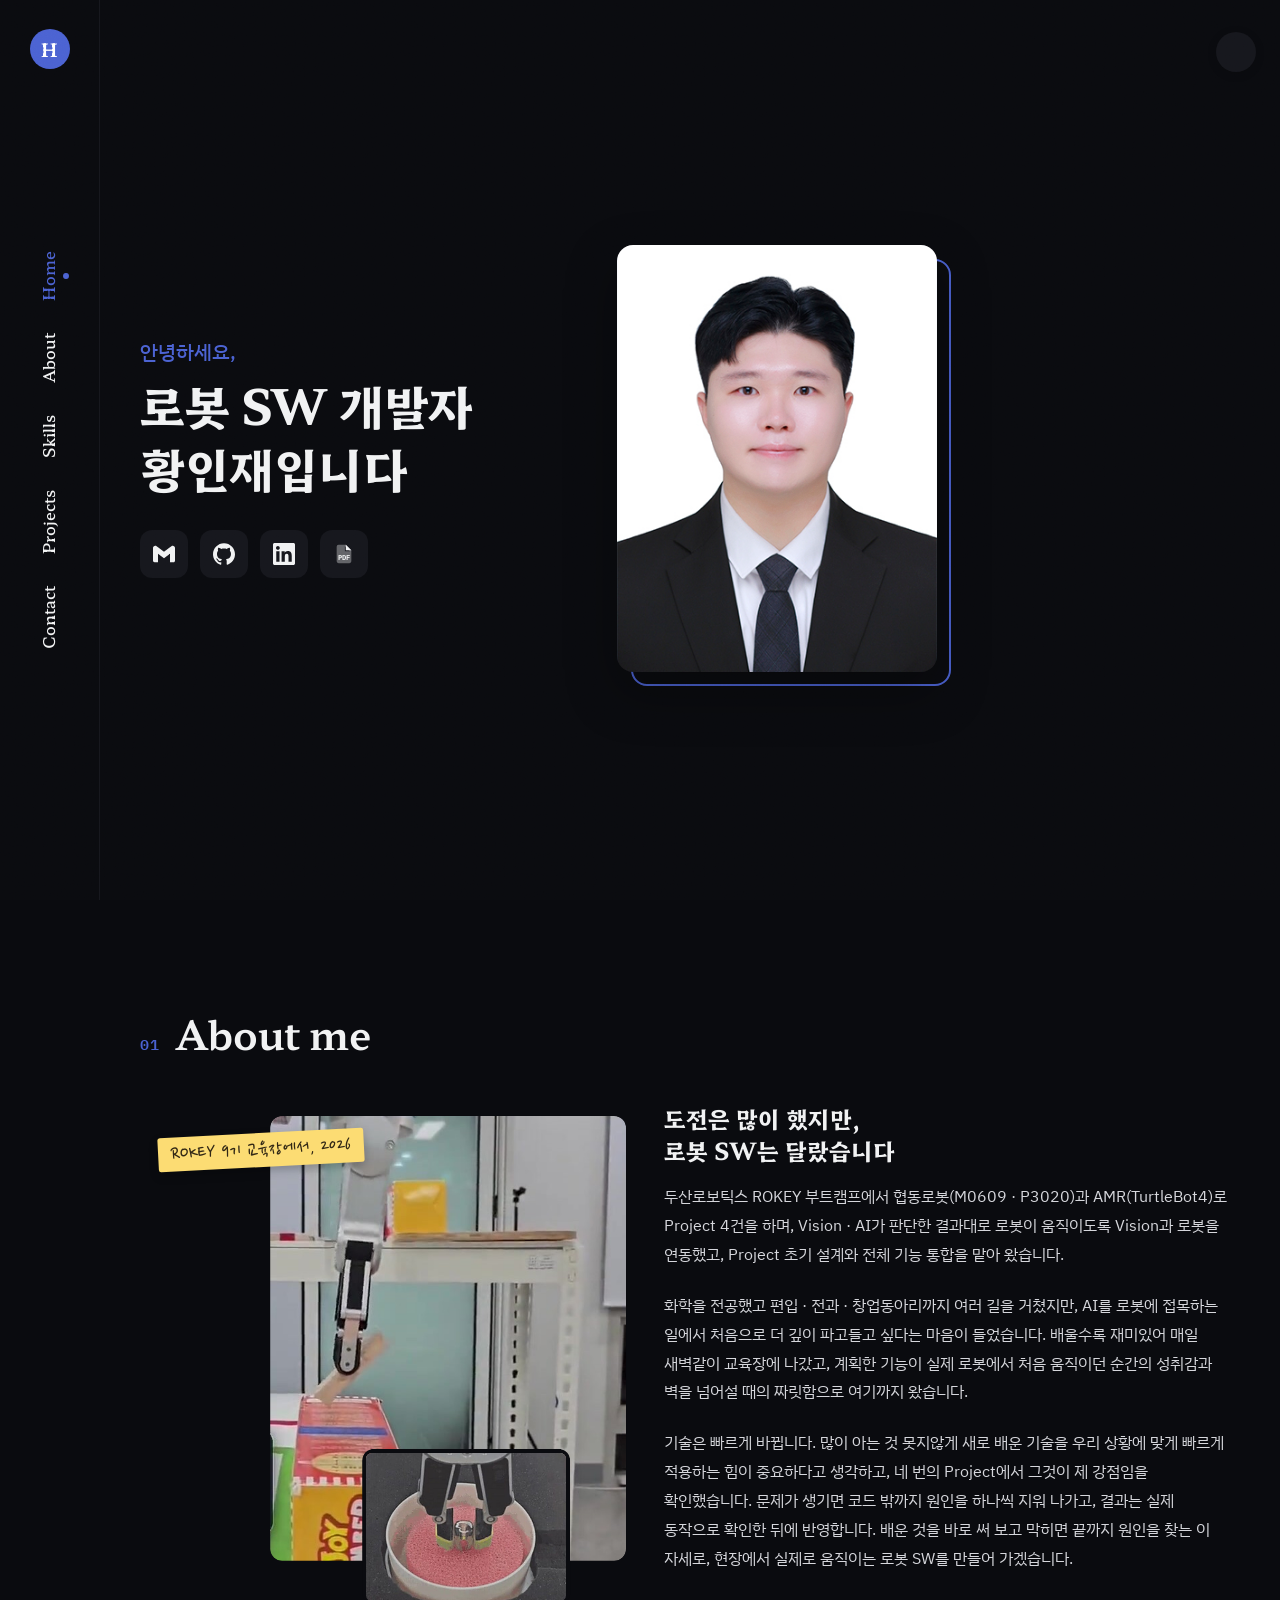
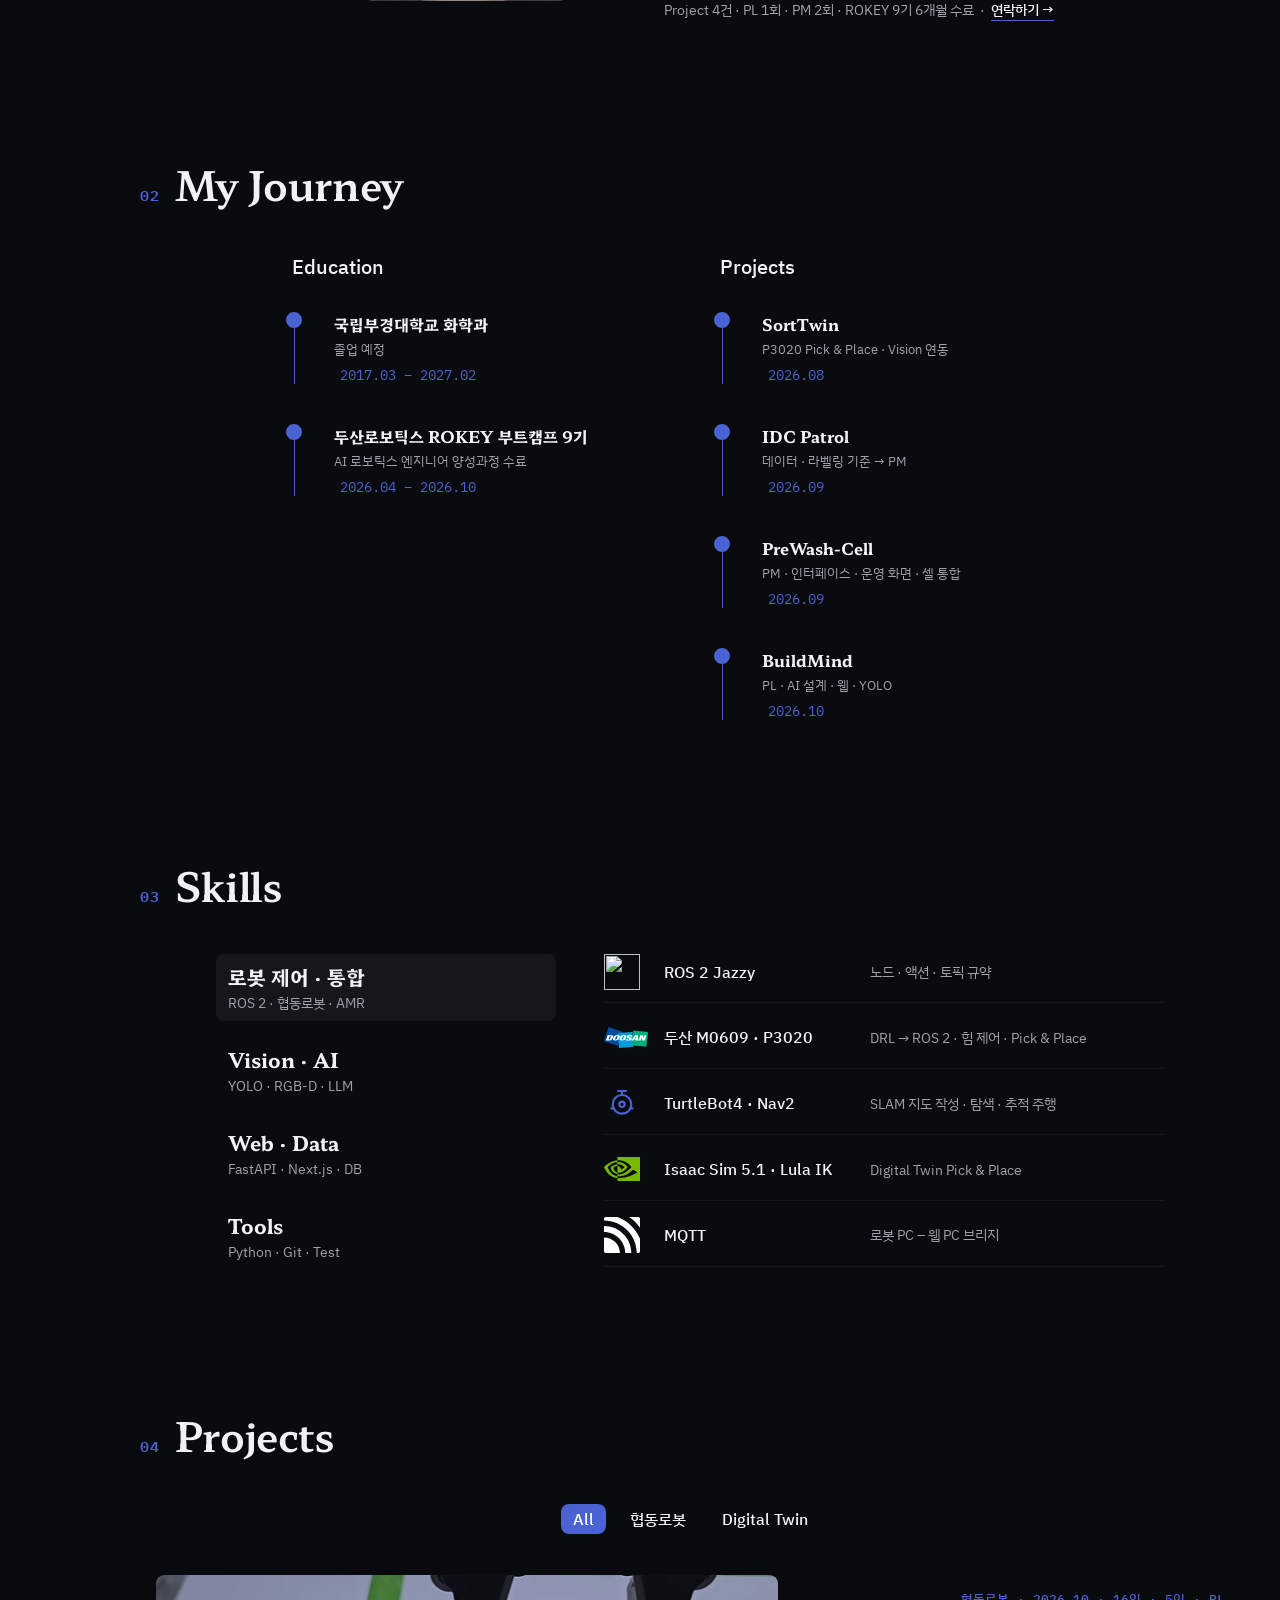
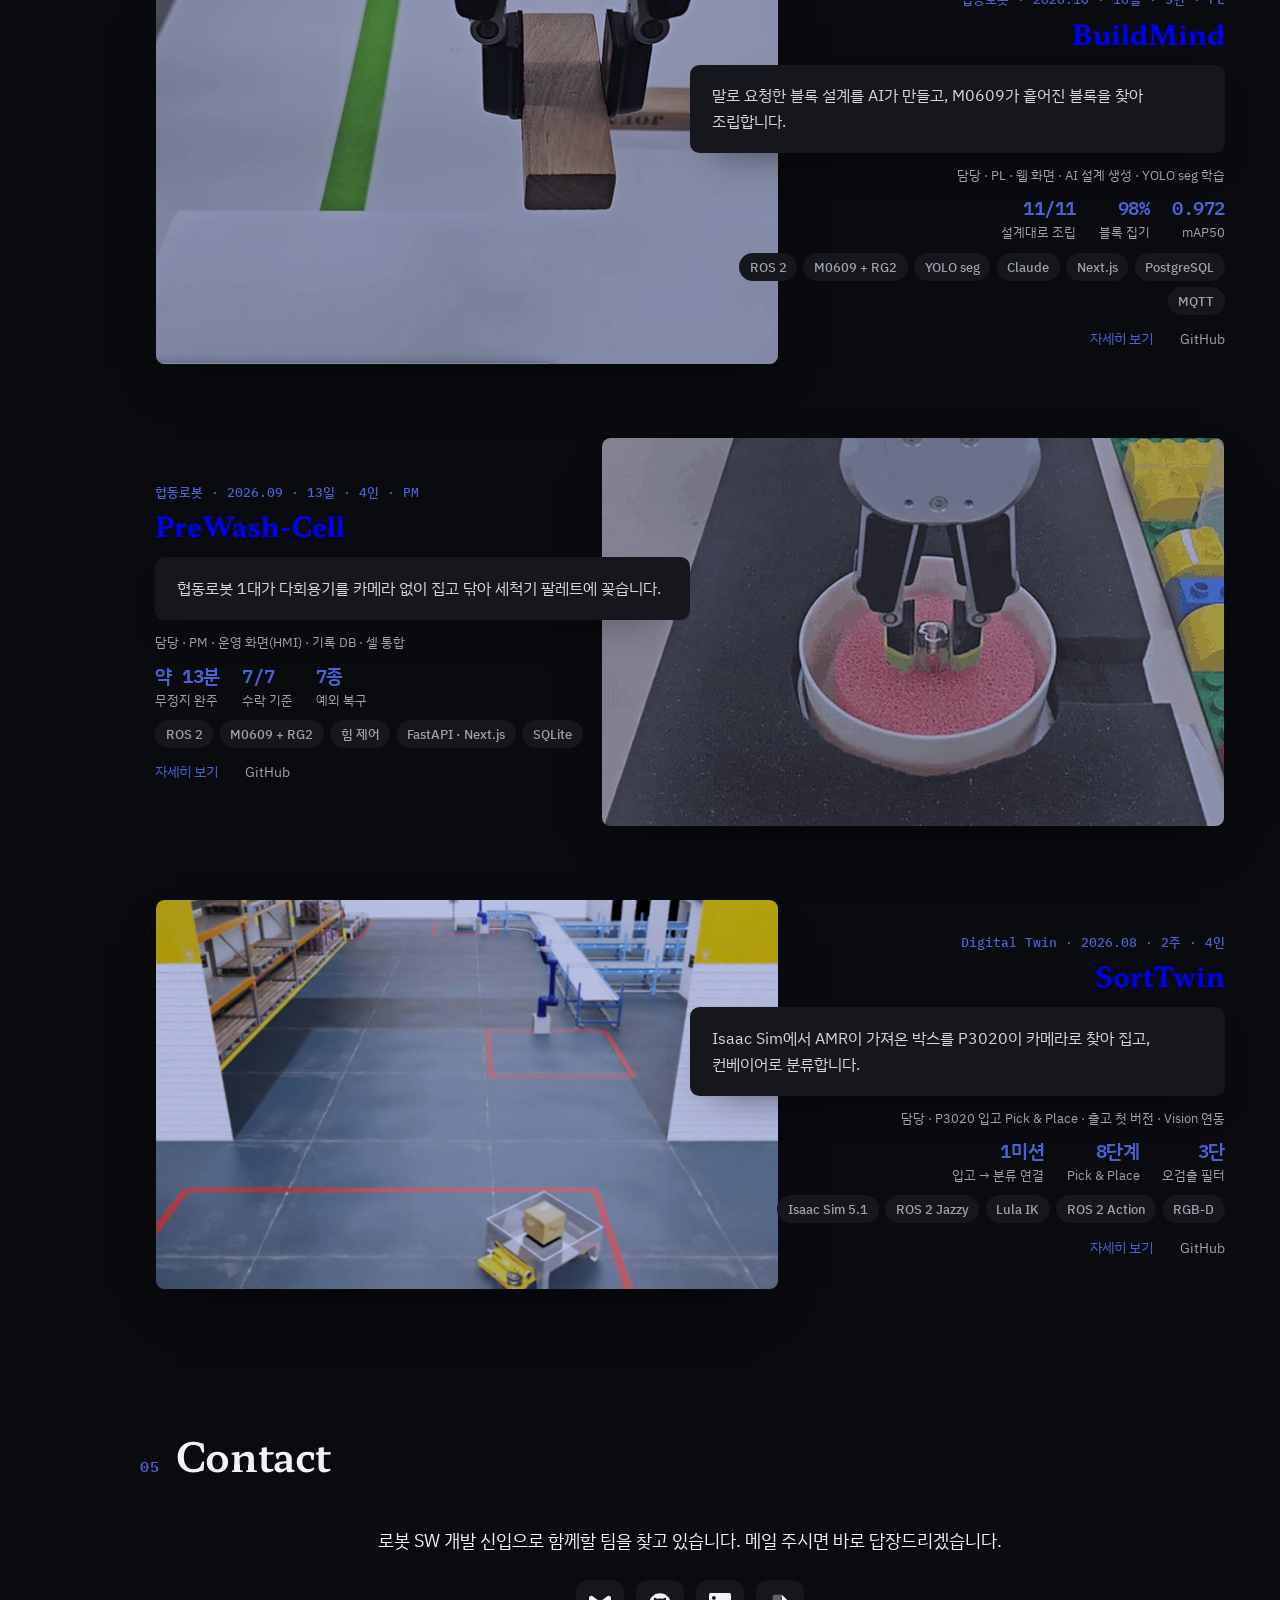
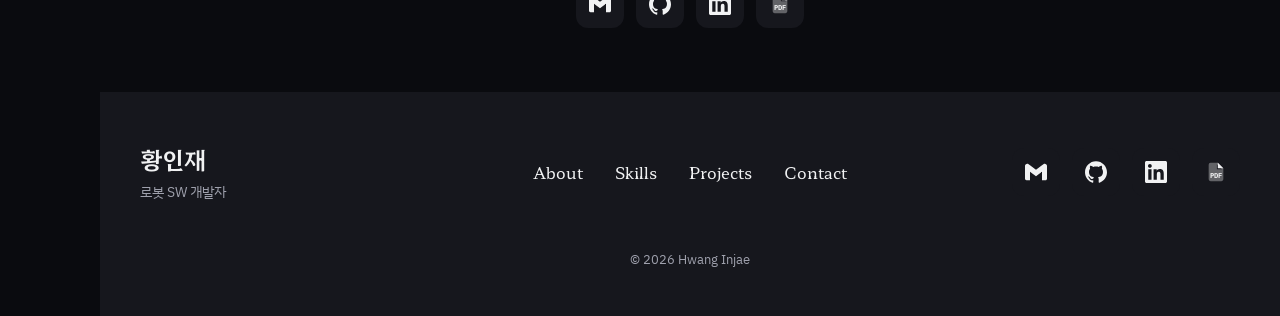
==== commit e36457c0: "홈: About 문단 호버 빛남, 프로젝트 설명 상자 호버, 글자·링크 위에서는 기본 커서 표시" ====
--- a/index.html
+++ b/index.html
@@ -18,7 +18,7 @@
   <link rel="icon" type="image/png" sizes="32x32" href="favicon-32.png">
   <link rel="apple-touch-icon" sizes="180x180" href="apple-touch-icon.png">
   <link rel="stylesheet" href="https://unicons.iconscout.com/release/v4.0.8/css/line.css">
-  <link rel="stylesheet" href="style.css?v=23">
+  <link rel="stylesheet" href="style.css?v=25">
 </head>
 <body>
   <svg xmlns="http://www.w3.org/2000/svg" style="display:none" aria-hidden="true">
@@ -248,6 +248,6 @@
     </svg>
   </div>
 
-  <script src="main.js?v=23"></script>
+  <script src="main.js?v=25"></script>
 </body>
 </html>
--- a/style.css
+++ b/style.css
@@ -175,7 +175,8 @@
 .about-photo.sub { position: absolute; right: 0; bottom: 0; width: 52%; aspect-ratio: 4 / 3; border-radius: .6rem; border: 4px solid var(--body-color); box-shadow: 0 10px 25px rgba(0,0,0,.3); }
 .about-note { position: absolute; left: -.75rem; top: 1.1rem; transform: rotate(-3deg); background: hsl(46, 96%, 72%); color: hsl(40, 40%, 14%); font-family: var(--note-font); font-size: 1.3rem; line-height: 1; padding: .45rem .8rem .35rem; border-radius: .15rem; box-shadow: 0 4px 10px rgba(0,0,0,.22); }
 .about-heading { font-size: 1.45rem; margin-bottom: var(--mb075); font-family: var(--head-font); font-weight: 700; line-height: 1.4; }
-.about-description { margin-bottom: var(--mb1); line-height: 1.8; }
+.about-description { margin-bottom: var(--mb1); line-height: 1.8; border-radius: .5rem; margin-left: -.6rem; padding: .2rem .6rem; transition: background-color .3s, color .3s, text-shadow .3s; }
+.about-description:hover { background-color: color-mix(in srgb, var(--skin-color) 10%, transparent); color: var(--title-color); text-shadow: 0 0 14px color-mix(in srgb, var(--skin-color) 50%, transparent); }
 .about-facts { margin-top: var(--mb15); color: var(--text-color-light); font-size: var(--small-font-size); }
 .about-info { display: grid; grid-template-columns: repeat(3, 150px); column-gap: .5rem; margin: 0; }
 .about-cta { align-self: stretch; display: inline-flex; align-items: center; }
@@ -376,6 +377,9 @@
 :root[data-theme="dark"] .curzr-arrow-pointer .outer { fill: #111920; }
 @media (hover: hover) and (pointer: fine) {
   html.has-cursor, html.has-cursor * { cursor: none !important; }
+  /* 글자 위에서는 기본 글자 커서, 링크·버튼 위에서는 손가락 커서 (화살표 커서는 JS가 숨김) */
+  html.has-cursor :is(p, h1, h2, h3, h4, li, span, b, strong, em, small, figcaption) { cursor: text !important; }
+  html.has-cursor :is(a, button, .work-item, .skills-header, .to-top), html.has-cursor :is(a, button, .work-item, .skills-header, .to-top) * { cursor: pointer !important; }
 }
 
 @media (prefers-reduced-motion: reduce) { html { scroll-behavior: auto; } * { transition: none !important; animation: none !important; } .reveal { opacity: 1; transform: none; } .section-title::after { transform: none; } .about-photos.reveal .about-photo { clip-path: none; } .spotlight { display: none; } }
@@ -394,7 +398,8 @@
 .feat.alt .panel { grid-column: 1 / 7; text-align: left; }
 .feat .work-title { font-size: 1.7rem; margin-bottom: var(--mb075); cursor: default; }
 .feat .work-title a:hover { color: var(--skin-color); }
-.feat .desc { background-color: var(--box-color); border: 1px solid var(--box-border); border-radius: .6rem; padding: 1.1rem 1.3rem; box-shadow: 0 20px 40px -24px rgba(0, 0, 0, .6); text-align: left; }
+.feat .desc { background-color: var(--box-color); border: 1px solid var(--box-border); border-radius: .6rem; padding: 1.1rem 1.3rem; box-shadow: 0 20px 40px -24px rgba(0, 0, 0, .6); text-align: left; transition: transform .35s cubic-bezier(.22,.61,.36,1), border-color .35s, box-shadow .35s; }
+.feat .desc:hover { transform: translateY(-4px); border-color: var(--skin-color); box-shadow: 0 18px 40px -18px var(--skin-color); }
 .feat .desc p { font-size: var(--normal-font-size); color: var(--text-color); line-height: 1.6; }
 .feat .work-role { margin-top: .8rem; }
 .feat .work-nums { border-top: none; padding-top: 0; margin-top: .6rem; justify-content: flex-end; }
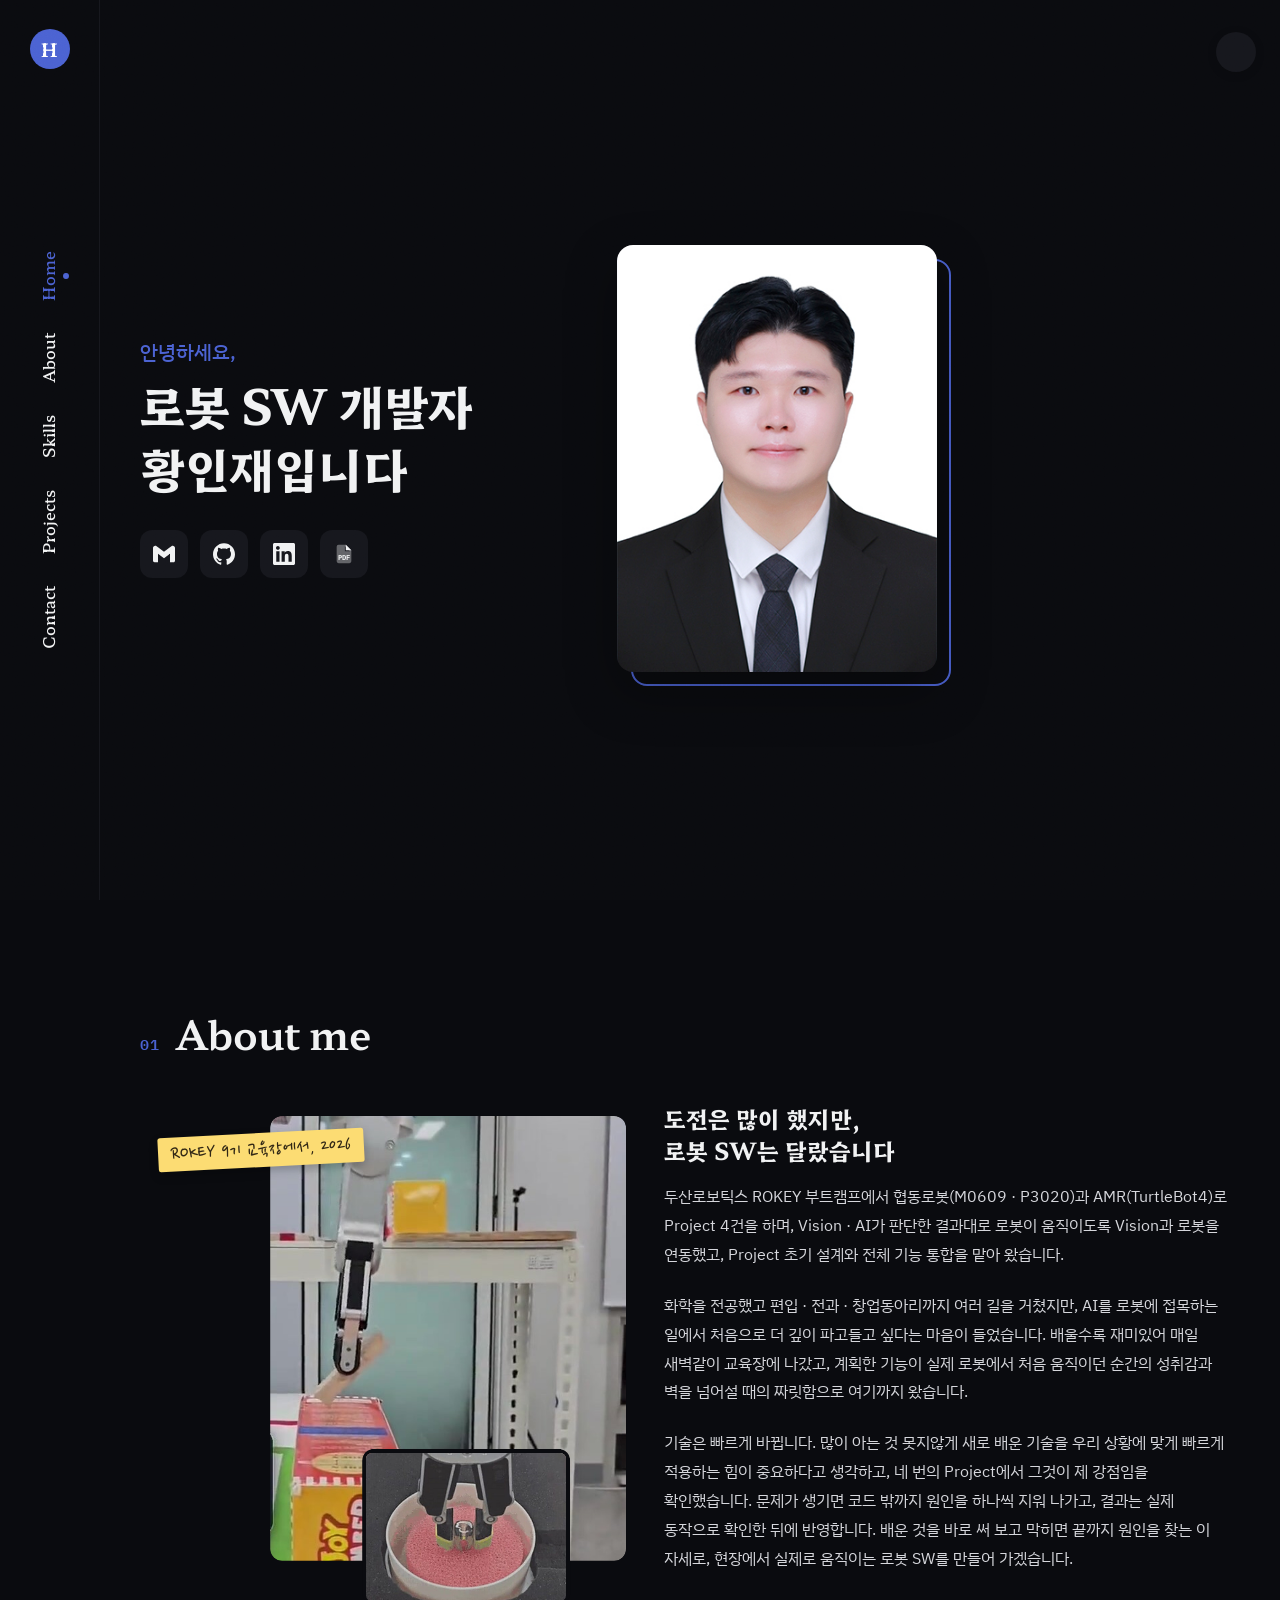
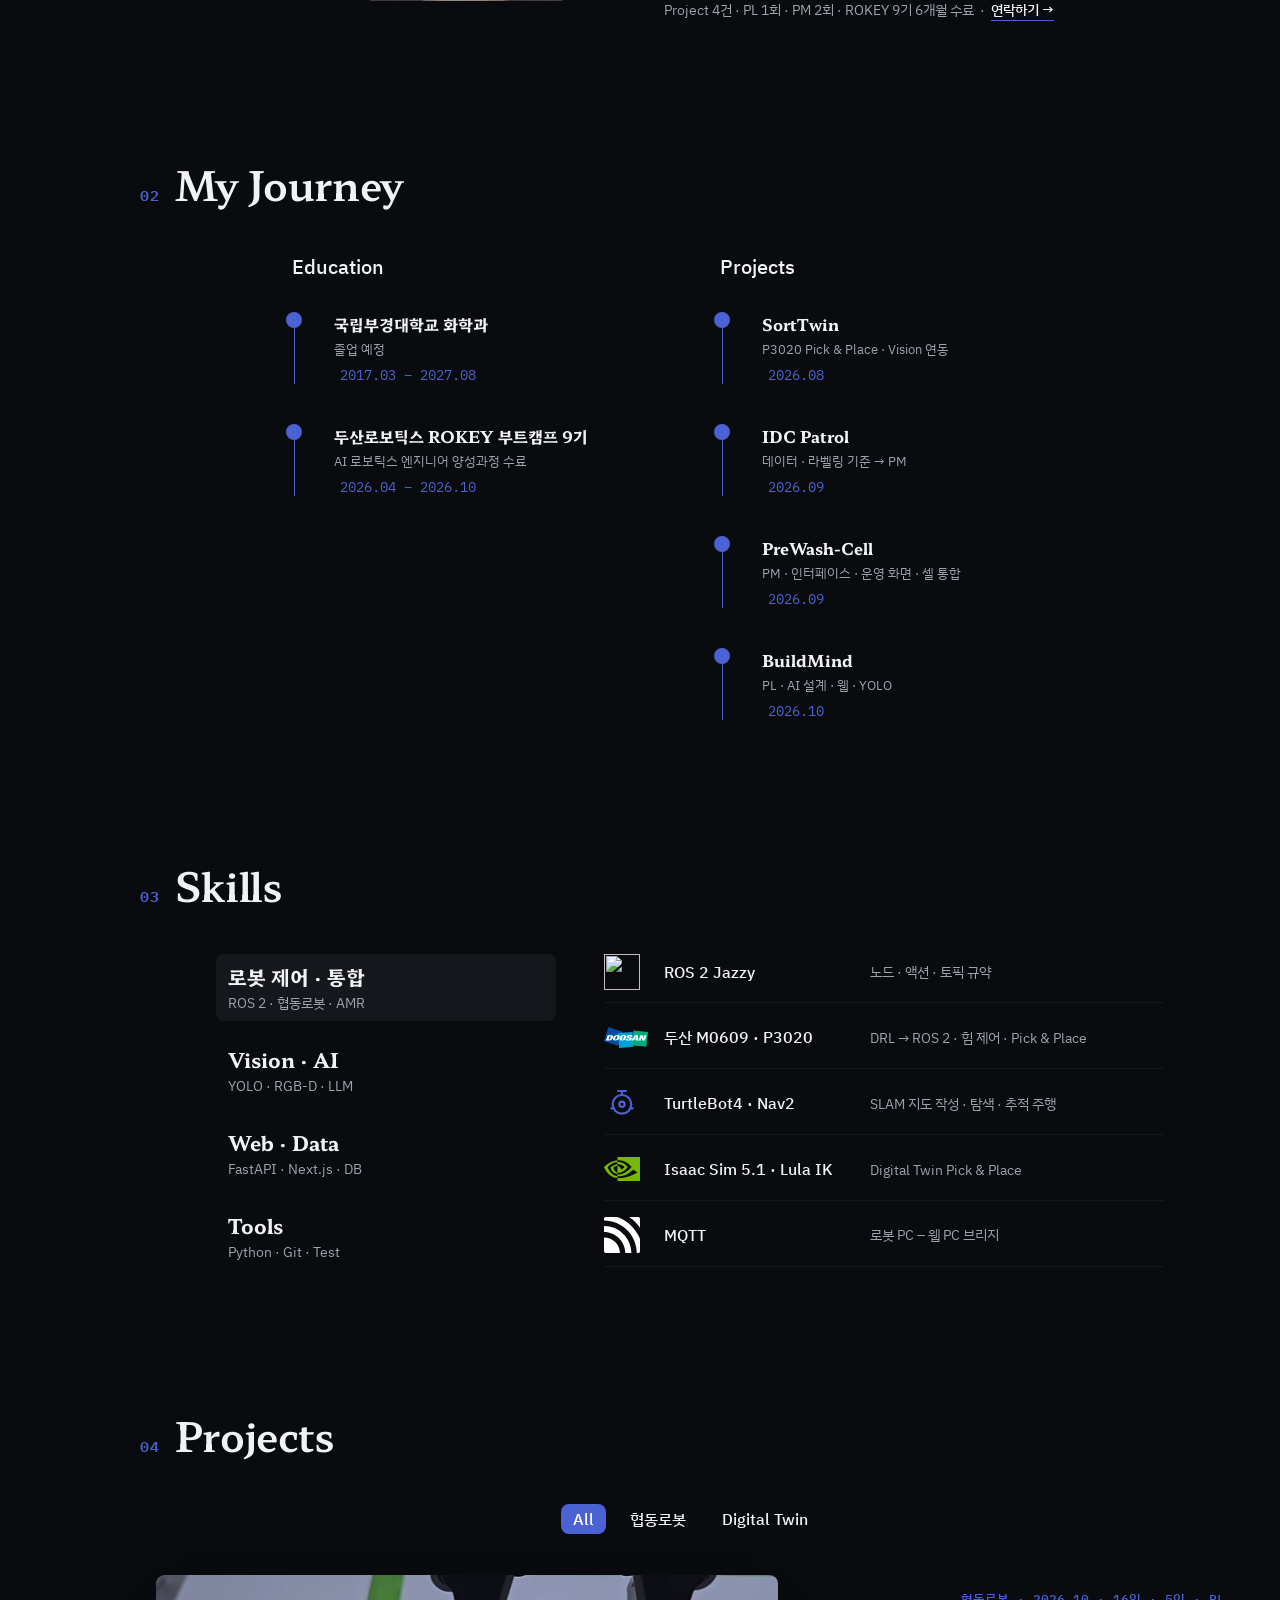
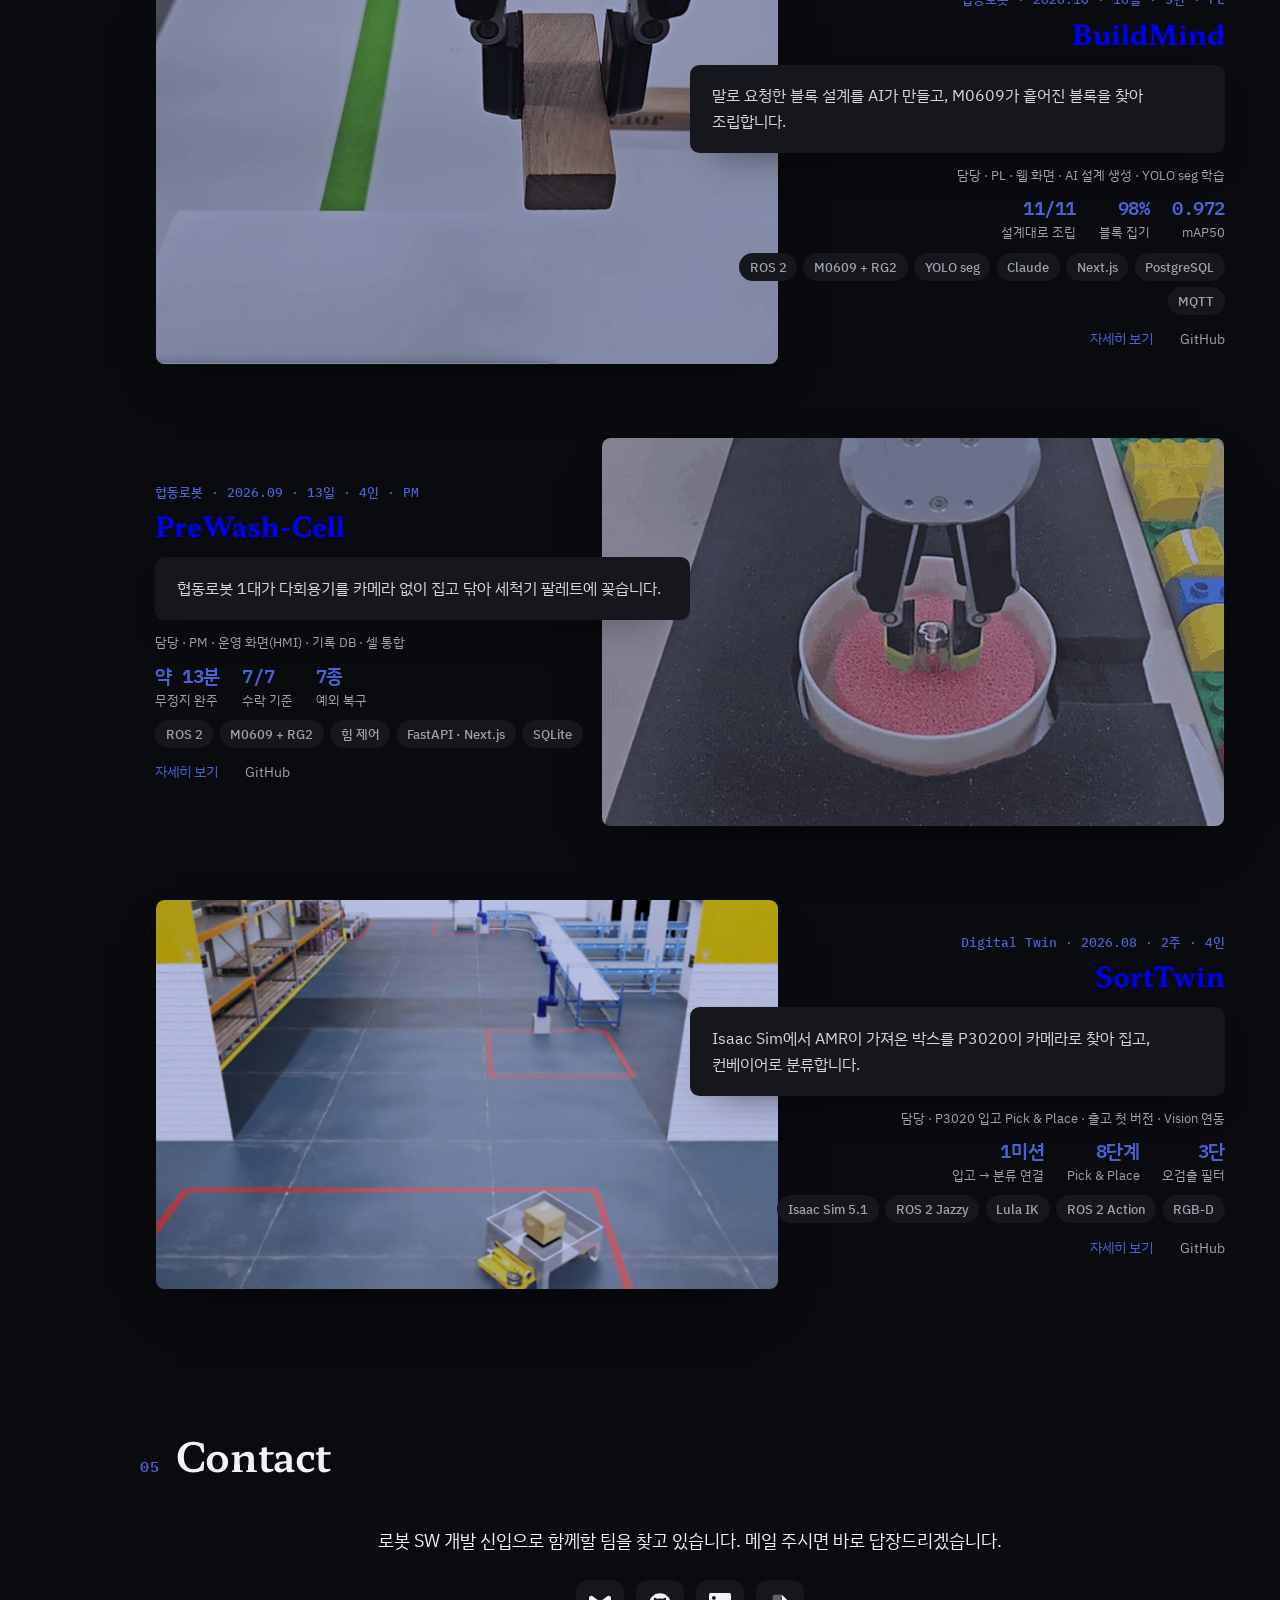
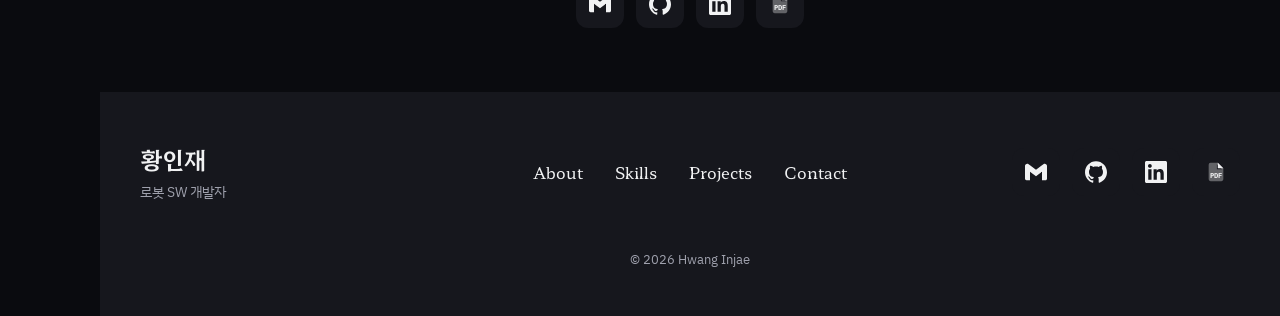
==== commit 1a236bfa: "졸업 예정 시기 수정: 2027.02 → 2027.08 (학력 · 포트폴리오 PDF)" ====
--- a/index.html
+++ b/index.html
@@ -18,9 +18,22 @@
   <link rel="icon" type="image/png" sizes="32x32" href="favicon-32.png">
   <link rel="apple-touch-icon" sizes="180x180" href="apple-touch-icon.png">
   <link rel="stylesheet" href="https://unicons.iconscout.com/release/v4.0.8/css/line.css">
-  <link rel="stylesheet" href="style.css?v=25">
+  <link rel="stylesheet" href="style.css?v=26">
+  <script>
+    // 첫 방문(세션 기준)이고 동작 줄이기 설정이 아니면 로딩 화면을 보여 줌
+    // 저장된 테마를 먼저 적용해 로딩 화면 색이 깜빡이지 않게 함
+    try { const t = localStorage.getItem('theme'); if (t === 'light' || t === 'dark') document.documentElement.setAttribute('data-theme', t); } catch (e) {}
+    try { if (!sessionStorage.getItem('intro') && !matchMedia('(prefers-reduced-motion: reduce)').matches) document.documentElement.classList.add('loading'); } catch (e) {}
+  </script>
 </head>
 <body>
+  <!-- 로딩 화면: 도미노 막대 7개 (디자인 Vitalijs Silkin · 원본 코드 Zoë Bijl, 사이트 색·동작에 맞게 수정) -->
+  <div class="loader" id="loader" aria-hidden="true">
+    <ul class="domino" role="progressbar" aria-busy="true" aria-label="불러오는 중">
+      <li></li><li></li><li></li><li></li><li></li><li></li><li></li>
+    </ul>
+    <p class="loader-txt">HWANG INJAE</p>
+  </div>
   <svg xmlns="http://www.w3.org/2000/svg" style="display:none" aria-hidden="true">
     <symbol id="i-gmail" viewBox="0 0 24 24"><path d="M24 5.457v13.909c0 .904-.732 1.636-1.636 1.636h-3.819V11.73L12 16.64l-6.545-4.91v9.273H1.636A1.636 1.636 0 0 1 0 19.366V5.457c0-2.023 2.309-3.178 3.927-1.964L5.455 4.64 12 9.548l6.545-4.91 1.528-1.145C21.69 2.28 24 3.434 24 5.457z"/></symbol>
     <symbol id="i-github" viewBox="0 0 24 24"><path d="M12 .297c-6.63 0-12 5.373-12 12 0 5.303 3.438 9.8 8.205 11.385.6.113.82-.258.82-.577 0-.285-.01-1.04-.015-2.04-3.338.724-4.042-1.61-4.042-1.61C4.422 18.07 3.633 17.7 3.633 17.7c-1.087-.744.084-.729.084-.729 1.205.084 1.838 1.236 1.838 1.236 1.07 1.835 2.809 1.305 3.495.998.108-.776.417-1.305.76-1.605-2.665-.3-5.466-1.332-5.466-5.93 0-1.31.465-2.38 1.235-3.22-.135-.303-.54-1.523.105-3.176 0 0 1.005-.322 3.3 1.23.96-.267 1.98-.399 3-.405 1.02.006 2.04.138 3 .405 2.28-1.552 3.285-1.23 3.285-1.23.645 1.653.24 2.873.12 3.176.765.84 1.23 1.91 1.23 3.22 0 4.61-2.805 5.625-5.475 5.92.42.36.81 1.096.81 2.22 0 1.606-.015 2.896-.015 3.286 0 .315.21.69.825.57C20.565 22.092 24 17.592 24 12.297c0-6.627-5.373-12-12-12"/></symbol>
@@ -95,7 +108,7 @@
         <div>
           <h3 class="qualification-title"><i class="uil uil-graduation-cap"></i>Education</h3>
           <div class="timeline">
-            <div class="timeline-item"><div class="circle-dot"></div><h3 class="timeline-title">국립부경대학교 화학과</h3><p class="timeline-text">졸업 예정</p><span class="timeline-date"><i class="uil uil-calendar-alt"></i>2017.03 – 2027.02</span></div>
+            <div class="timeline-item"><div class="circle-dot"></div><h3 class="timeline-title">국립부경대학교 화학과</h3><p class="timeline-text">졸업 예정</p><span class="timeline-date"><i class="uil uil-calendar-alt"></i>2017.03 – 2027.08</span></div>
             <div class="timeline-item"><div class="circle-dot"></div><h3 class="timeline-title">두산로보틱스 ROKEY 부트캠프 9기</h3><p class="timeline-text">AI 로보틱스 엔지니어 양성과정 수료</p><span class="timeline-date"><i class="uil uil-calendar-alt"></i>2026.04 – 2026.10</span></div>
           </div>
         </div>
@@ -176,7 +189,7 @@
           <div class="panel">
             <p class="work-tag">협동로봇 · 2026.10 · 16일 · 5인 · PL</p>
             <h3 class="work-title"><a href="projects/buildmind.html">BuildMind</a></h3>
-            <div class="desc"><p>말로 요청한 블록 설계를 AI가 만들고, M0609가 흩어진 블록을 찾아 조립합니다.</p></div>
+            <a class="desc" href="projects/buildmind.html"><p>말로 요청한 블록 설계를 AI가 만들고, M0609가 흩어진 블록을 찾아 조립합니다.</p></a>
             <p class="work-role">담당 · PL · 웹 화면 · AI 설계 생성 · YOLO seg 학습</p>
             <div class="work-nums"><div><b>11/11</b><span>설계대로 조립</span></div><div><b>98%</b><span>블록 집기</span></div><div><b>0.972</b><span>mAP50</span></div></div>
             <div class="chips small"><span>ROS 2</span><span>M0609 + RG2</span><span>YOLO seg</span><span>Claude</span><span>Next.js</span><span>PostgreSQL</span><span>MQTT</span></div>
@@ -188,7 +201,7 @@
           <div class="panel">
             <p class="work-tag">협동로봇 · 2026.09 · 13일 · 4인 · PM</p>
             <h3 class="work-title"><a href="projects/prewash.html">PreWash-Cell</a></h3>
-            <div class="desc"><p>협동로봇 1대가 다회용기를 카메라 없이 집고 닦아 세척기 팔레트에 꽂습니다.</p></div>
+            <a class="desc" href="projects/prewash.html"><p>협동로봇 1대가 다회용기를 카메라 없이 집고 닦아 세척기 팔레트에 꽂습니다.</p></a>
             <p class="work-role">담당 · PM · 운영 화면(HMI) · 기록 DB · 셀 통합</p>
             <div class="work-nums"><div><b>약 13분</b><span>무정지 완주</span></div><div><b>7/7</b><span>수락 기준</span></div><div><b>7종</b><span>예외 복구</span></div></div>
             <div class="chips small"><span>ROS 2</span><span>M0609 + RG2</span><span>힘 제어</span><span>FastAPI · Next.js</span><span>SQLite</span></div>
@@ -200,7 +213,7 @@
           <div class="panel">
             <p class="work-tag">Digital Twin · 2026.08 · 2주 · 4인</p>
             <h3 class="work-title"><a href="projects/sorttwin.html">SortTwin</a></h3>
-            <div class="desc"><p>Isaac Sim에서 AMR이 가져온 박스를 P3020이 카메라로 찾아 집고, 컨베이어로 분류합니다.</p></div>
+            <a class="desc" href="projects/sorttwin.html"><p>Isaac Sim에서 AMR이 가져온 박스를 P3020이 카메라로 찾아 집고, 컨베이어로 분류합니다.</p></a>
             <p class="work-role">담당 · P3020 입고 Pick &amp; Place · 출고 첫 버전 · Vision 연동</p>
             <div class="work-nums"><div><b>1미션</b><span>입고 → 분류 연결</span></div><div><b>8단계</b><span>Pick &amp; Place</span></div><div><b>3단</b><span>오검출 필터</span></div></div>
             <div class="chips small"><span>Isaac Sim 5.1</span><span>ROS 2 Jazzy</span><span>Lula IK</span><span>ROS 2 Action</span><span>RGB-D</span></div>
@@ -248,6 +261,6 @@
     </svg>
   </div>
 
-  <script src="main.js?v=25"></script>
+  <script src="main.js?v=26"></script>
 </body>
 </html>
--- a/style.css
+++ b/style.css
@@ -399,6 +399,7 @@
 .feat .work-title { font-size: 1.7rem; margin-bottom: var(--mb075); cursor: default; }
 .feat .work-title a:hover { color: var(--skin-color); }
 .feat .desc { background-color: var(--box-color); border: 1px solid var(--box-border); border-radius: .6rem; padding: 1.1rem 1.3rem; box-shadow: 0 20px 40px -24px rgba(0, 0, 0, .6); text-align: left; transition: transform .35s cubic-bezier(.22,.61,.36,1), border-color .35s, box-shadow .35s; }
+.feat a.desc { display: block; color: inherit; cursor: pointer; }
 .feat .desc:hover { transform: translateY(-4px); border-color: var(--skin-color); box-shadow: 0 18px 40px -18px var(--skin-color); }
 .feat .desc p { font-size: var(--normal-font-size); color: var(--text-color); line-height: 1.6; }
 .feat .work-role { margin-top: .8rem; }
@@ -418,3 +419,32 @@
   .feat .work-nums, .feat .chips.small, .feat-links { justify-content: flex-start; }
   .feat-list { gap: 3rem; }
 }
+
+/* ===== 로딩 화면: 도미노 막대 (원본 codepen Moiety/xbJdLJ 의 각도·간격은 그대로, 색·크기·종료 방식만 사이트에 맞춤) ===== */
+.loader { position: fixed; inset: 0; z-index: 3000; display: none; flex-direction: column; align-items: center; justify-content: center; gap: 2.2rem; background-color: var(--body-color); transition: transform .75s cubic-bezier(.77, 0, .18, 1), visibility 0s linear .75s; }
+html.loading .loader { display: flex; }
+html.loading { overflow: hidden; }
+.loader.done { transform: translateY(-100%); visibility: hidden; }
+.domino { position: relative; width: 100px; height: 25px; margin: 0; padding: 0; list-style: none; transform: scale(1.7); }
+.domino li { display: block; position: absolute; right: 0; width: 3px; height: 25px; border-radius: 1px; transform-origin: 50% 100%; background-color: var(--skin-color); animation: domino 2.8s linear infinite; will-change: transform; }
+.domino li:nth-child(1) { transform: translateX(0) rotate(0deg); opacity: .2; }
+.domino li:nth-child(2) { transform: translateX(-15px) rotate(0deg); animation-delay: -.4s; }
+.domino li:nth-child(3) { transform: translateX(-30px) rotate(0deg); animation-delay: -.8s; }
+.domino li:nth-child(4) { transform: translateX(-45px) rotate(10deg); animation-delay: -1.2s; }
+.domino li:nth-child(5) { transform: translateX(-60px) rotate(40deg); animation-delay: -1.6s; }
+.domino li:nth-child(6) { transform: translateX(-75px) rotate(62deg); animation-delay: -2s; }
+.domino li:nth-child(7) { transform: translateX(-90px) rotate(72deg); animation-delay: -2.4s; }
+@keyframes domino {
+  0% { transform: translateX(0) rotate(0deg); opacity: 0; }
+  14.28% { transform: translateX(-15px) rotate(0deg); opacity: 1; }
+  28.56% { transform: translateX(-30px) rotate(0deg); opacity: 1; }
+  37.12% { transform: translateX(-39px) rotate(0deg); opacity: 1; }
+  42.84% { transform: translateX(-45px) rotate(10deg); opacity: 1; }
+  57.12% { transform: translateX(-60px) rotate(40deg); opacity: 1; }
+  71.4% { transform: translateX(-75px) rotate(62deg); opacity: 1; }
+  85.68% { transform: translateX(-90px) rotate(72deg); opacity: 1; }
+  100% { transform: translateX(-105px) rotate(74deg); opacity: 0; }
+}
+.loader-txt { margin: 0; font-family: var(--mono-font); font-size: var(--smaller-font-size); letter-spacing: .3em; color: var(--text-color-light); }
+/* 로딩 중에는 첫 화면 등장 애니메이션을 멈춰 두었다가, 로더가 걷힐 때 시작 */
+html.loading .home-greeting, html.loading .home-title, html.loading .home-icons, html.loading .home-img-wrap { animation: none; opacity: 0; }
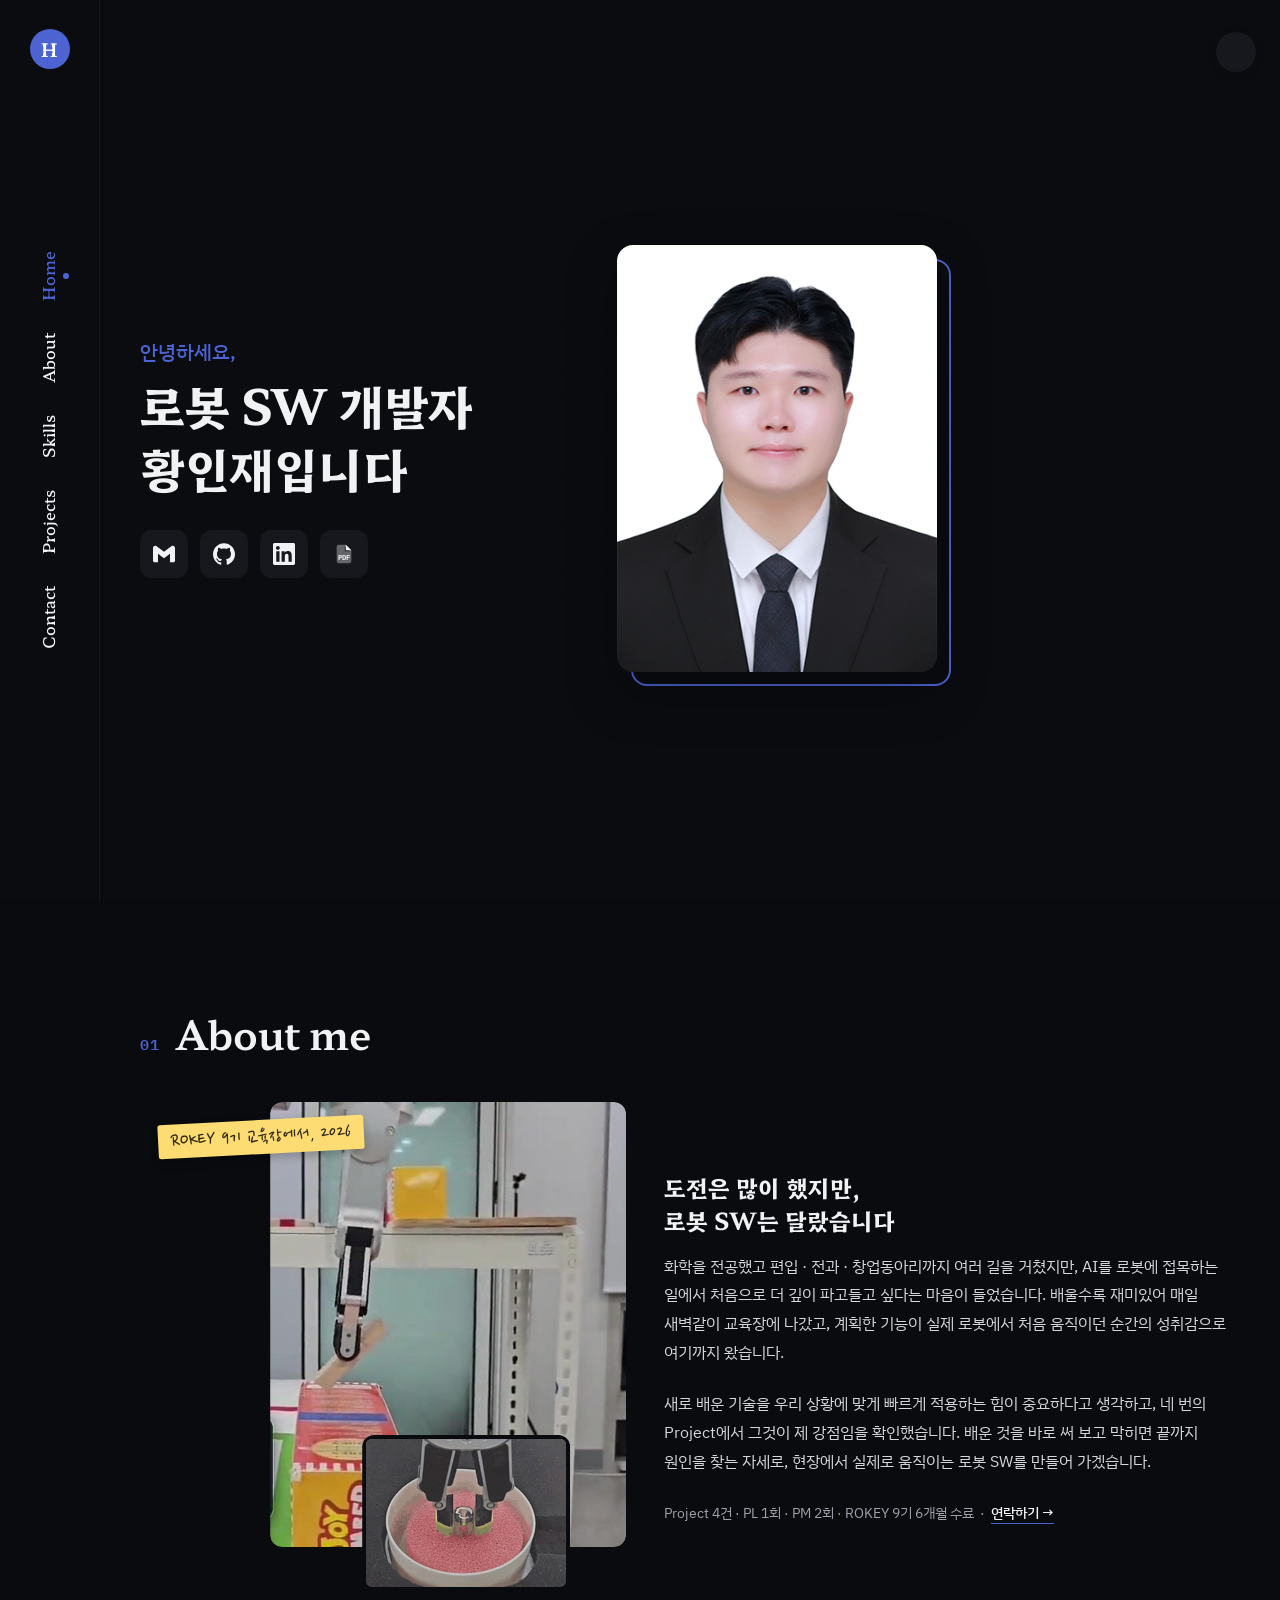
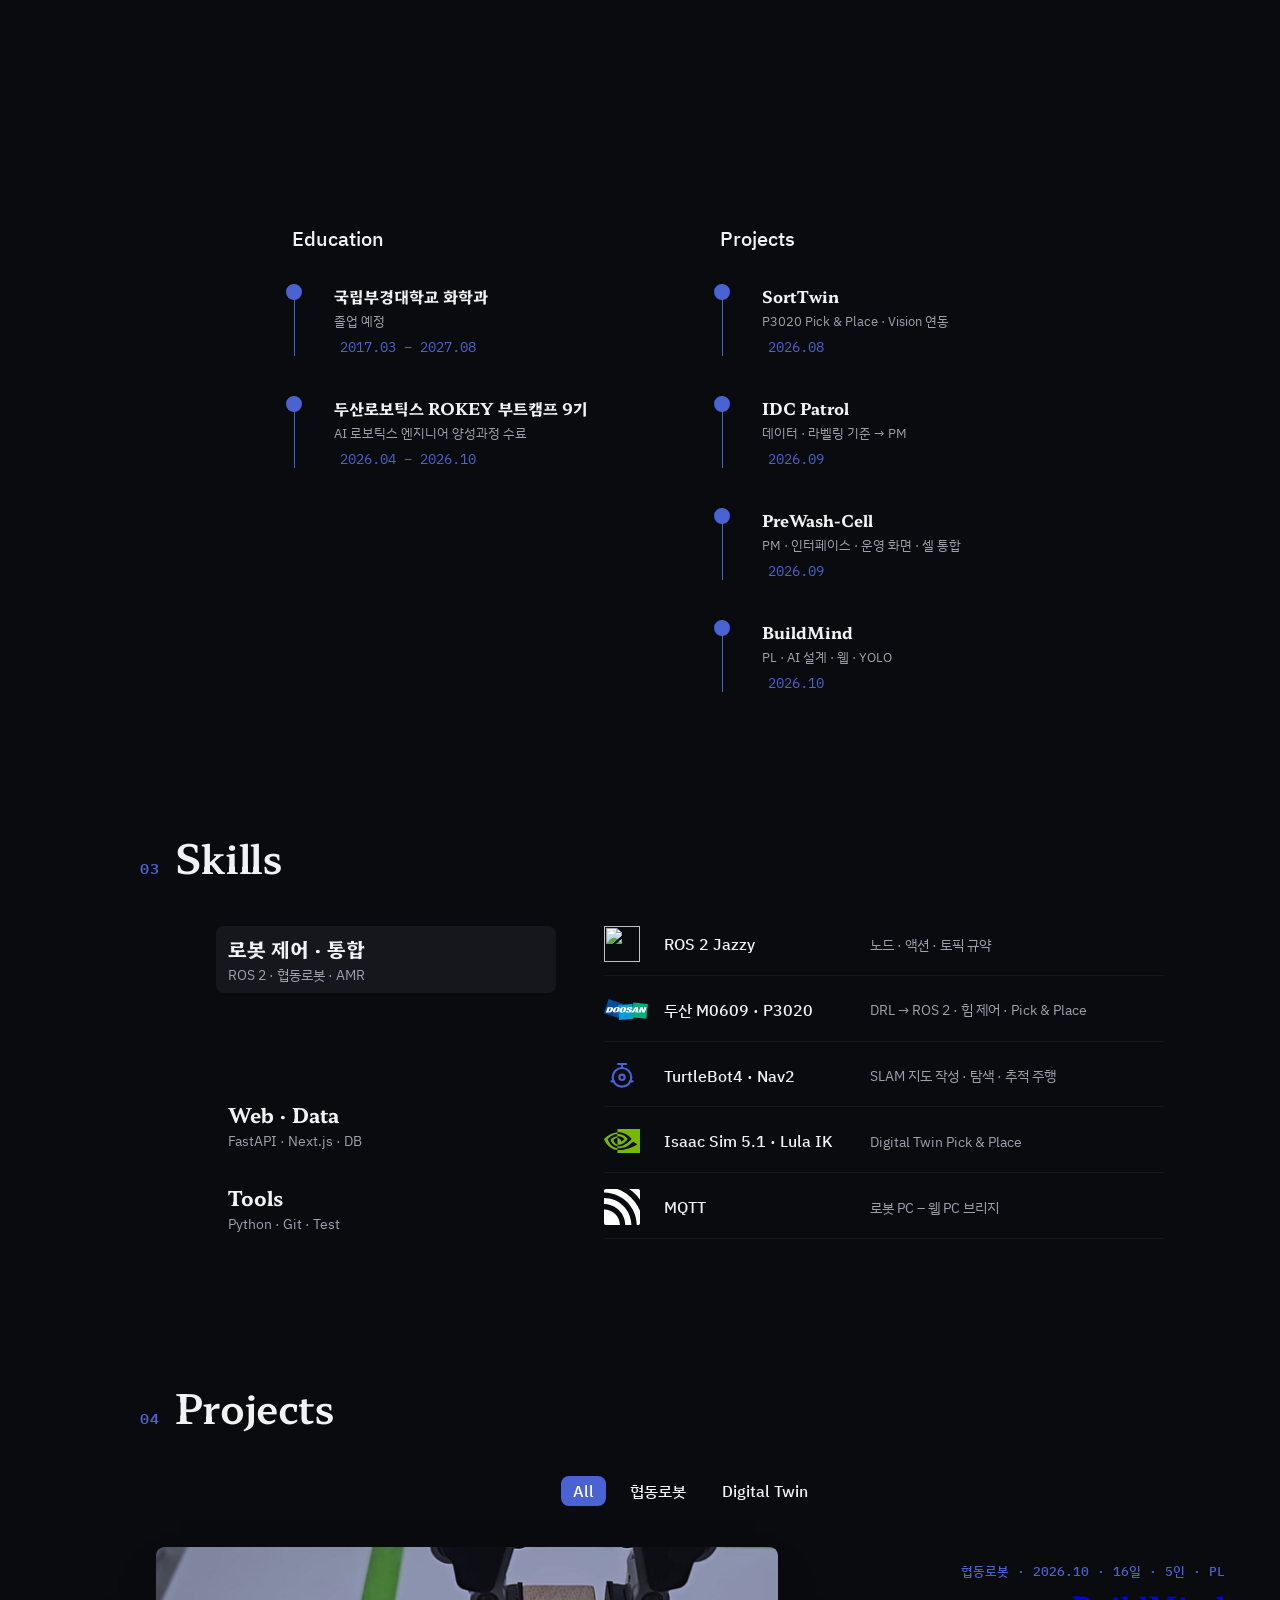
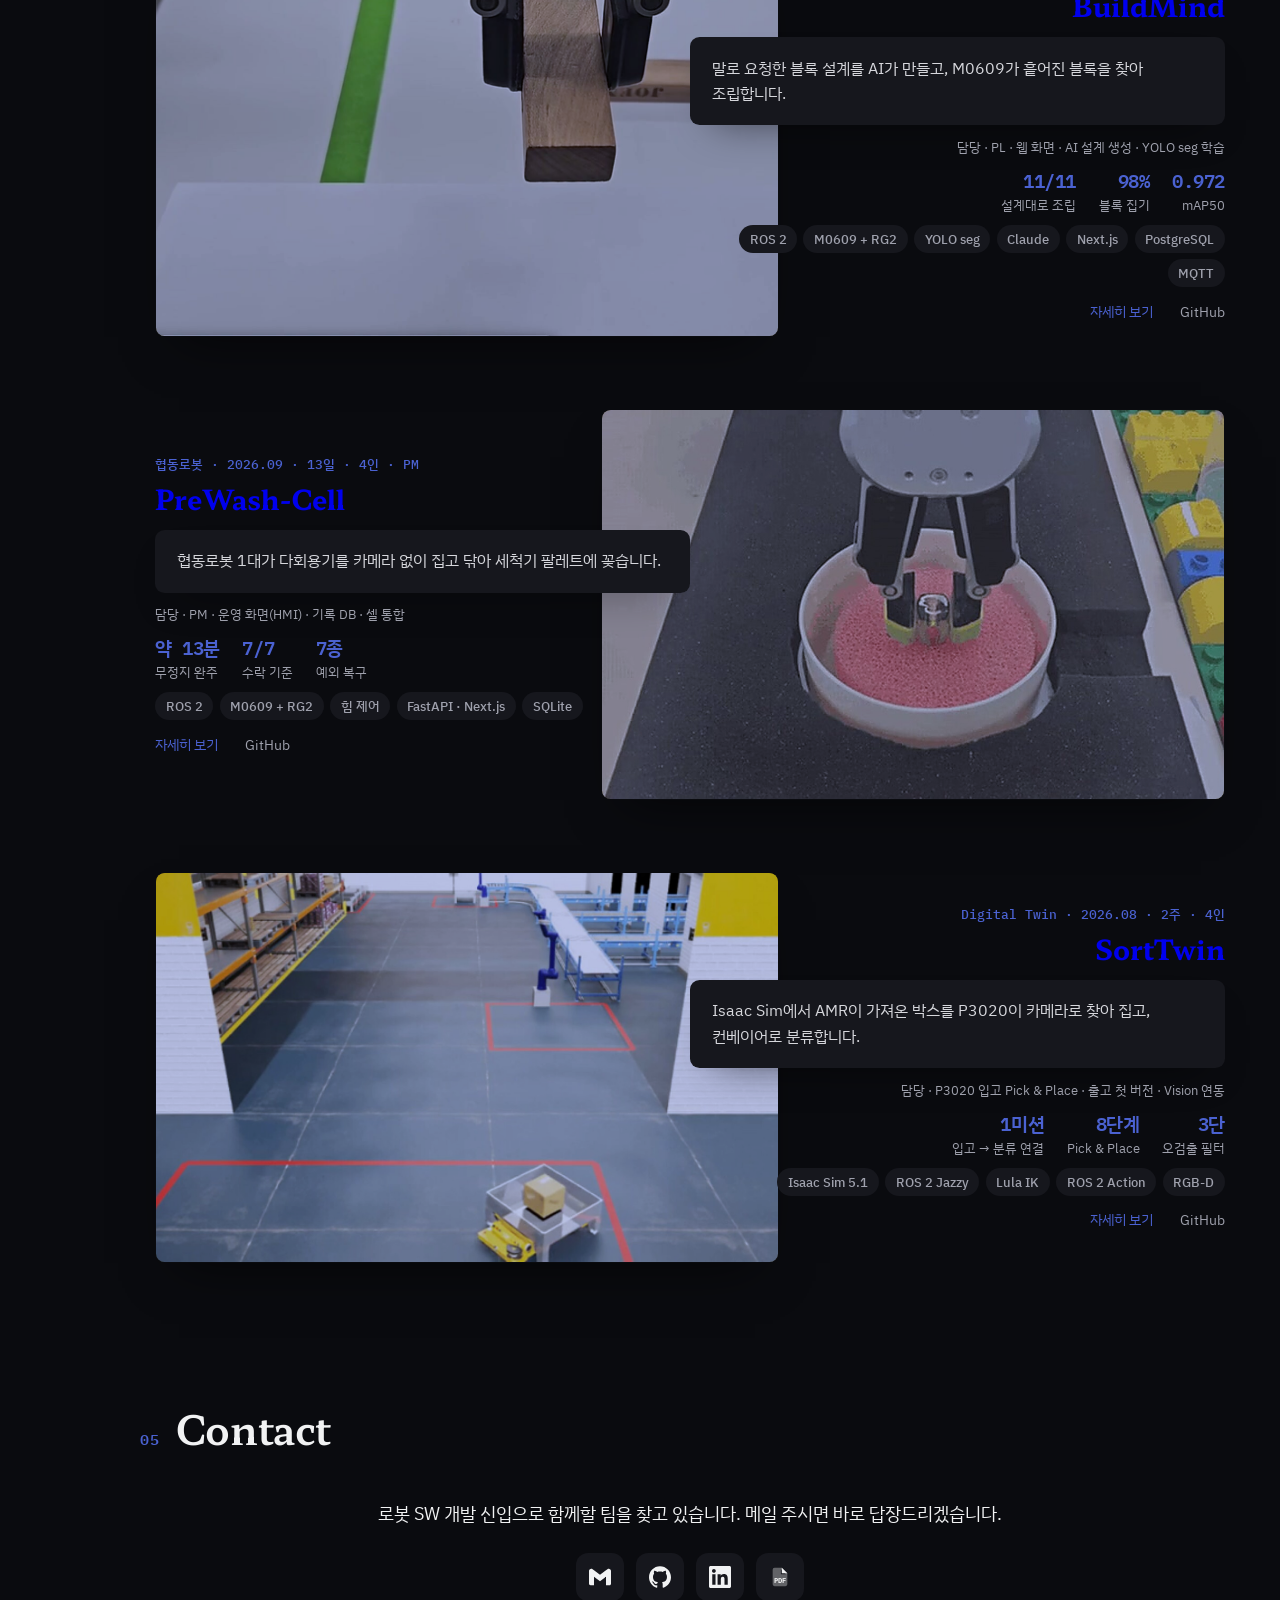
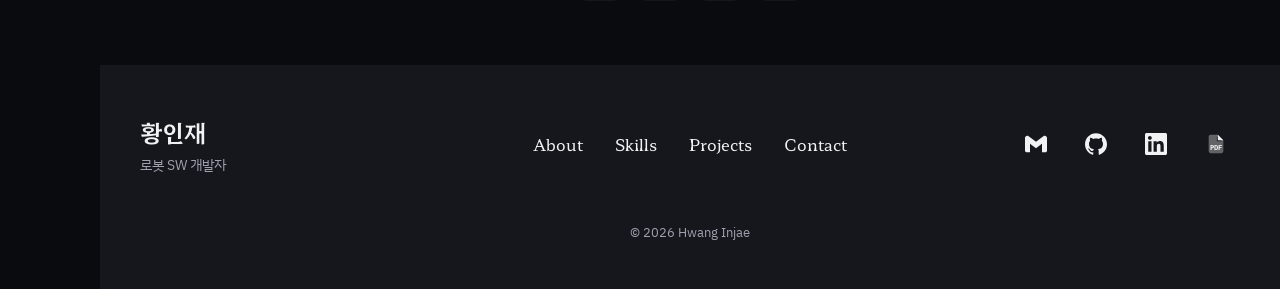
==== commit 4ca1678c: "홈: About me를 2문단으로 축약" ====
--- a/index.html
+++ b/index.html
@@ -93,9 +93,8 @@
         </div>
         <div class="about-data">
           <h3 class="about-heading">도전은 많이 했지만,<br>로봇 SW는 달랐습니다</h3>
-          <p class="about-description">두산로보틱스 ROKEY 부트캠프에서 협동로봇(M0609 · P3020)과 AMR(TurtleBot4)로 Project 4건을 하며, Vision · AI가 판단한 결과대로 로봇이 움직이도록 Vision과 로봇을 연동했고, Project 초기 설계와 전체 기능 통합을 맡아 왔습니다.</p>
-          <p class="about-description">화학을 전공했고 편입 · 전과 · 창업동아리까지 여러 길을 거쳤지만, AI를 로봇에 접목하는 일에서 처음으로 더 깊이 파고들고 싶다는 마음이 들었습니다. 배울수록 재미있어 매일 새벽같이 교육장에 나갔고, 계획한 기능이 실제 로봇에서 처음 움직이던 순간의 성취감과 벽을 넘어설 때의 짜릿함으로 여기까지 왔습니다.</p>
-          <p class="about-description">기술은 빠르게 바뀝니다. 많이 아는 것 못지않게 새로 배운 기술을 우리 상황에 맞게 빠르게 적용하는 힘이 중요하다고 생각하고, 네 번의 Project에서 그것이 제 강점임을 확인했습니다. 문제가 생기면 코드 밖까지 원인을 하나씩 지워 나가고, 결과는 실제 동작으로 확인한 뒤에 반영합니다. 배운 것을 바로 써 보고 막히면 끝까지 원인을 찾는 이 자세로, 현장에서 실제로 움직이는 로봇 SW를 만들어 가겠습니다.</p>
+          <p class="about-description">화학을 전공했고 편입 · 전과 · 창업동아리까지 여러 길을 거쳤지만, AI를 로봇에 접목하는 일에서 처음으로 더 깊이 파고들고 싶다는 마음이 들었습니다. 배울수록 재미있어 매일 새벽같이 교육장에 나갔고, 계획한 기능이 실제 로봇에서 처음 움직이던 순간의 성취감으로 여기까지 왔습니다.</p>
+          <p class="about-description">새로 배운 기술을 우리 상황에 맞게 빠르게 적용하는 힘이 중요하다고 생각하고, 네 번의 Project에서 그것이 제 강점임을 확인했습니다. 배운 것을 바로 써 보고 막히면 끝까지 원인을 찾는 자세로, 현장에서 실제로 움직이는 로봇 SW를 만들어 가겠습니다.</p>
           <p class="about-facts">Project 4건 · PL 1회 · PM 2회 · ROKEY 9기 6개월 수료 &nbsp;·&nbsp; <a href="#contact" class="text-link">연락하기 →</a></p>
         </div>
       </div>
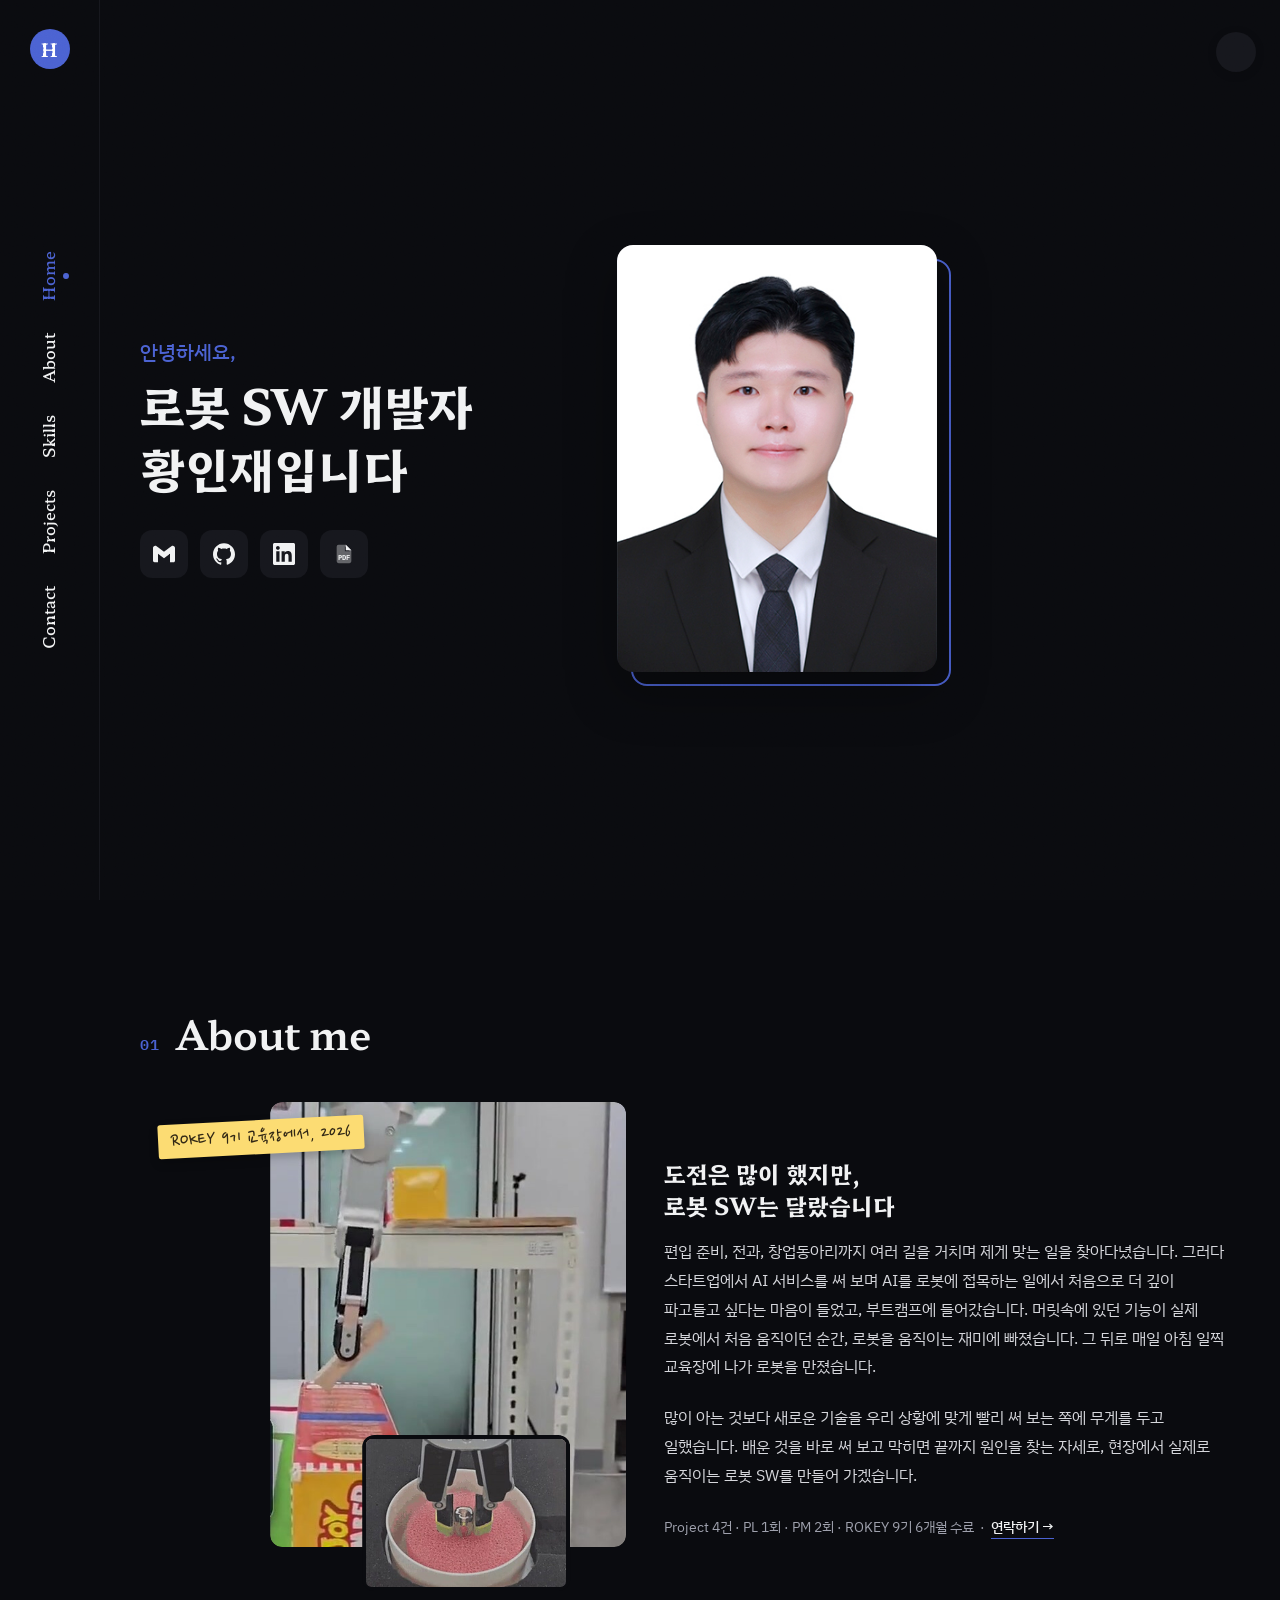
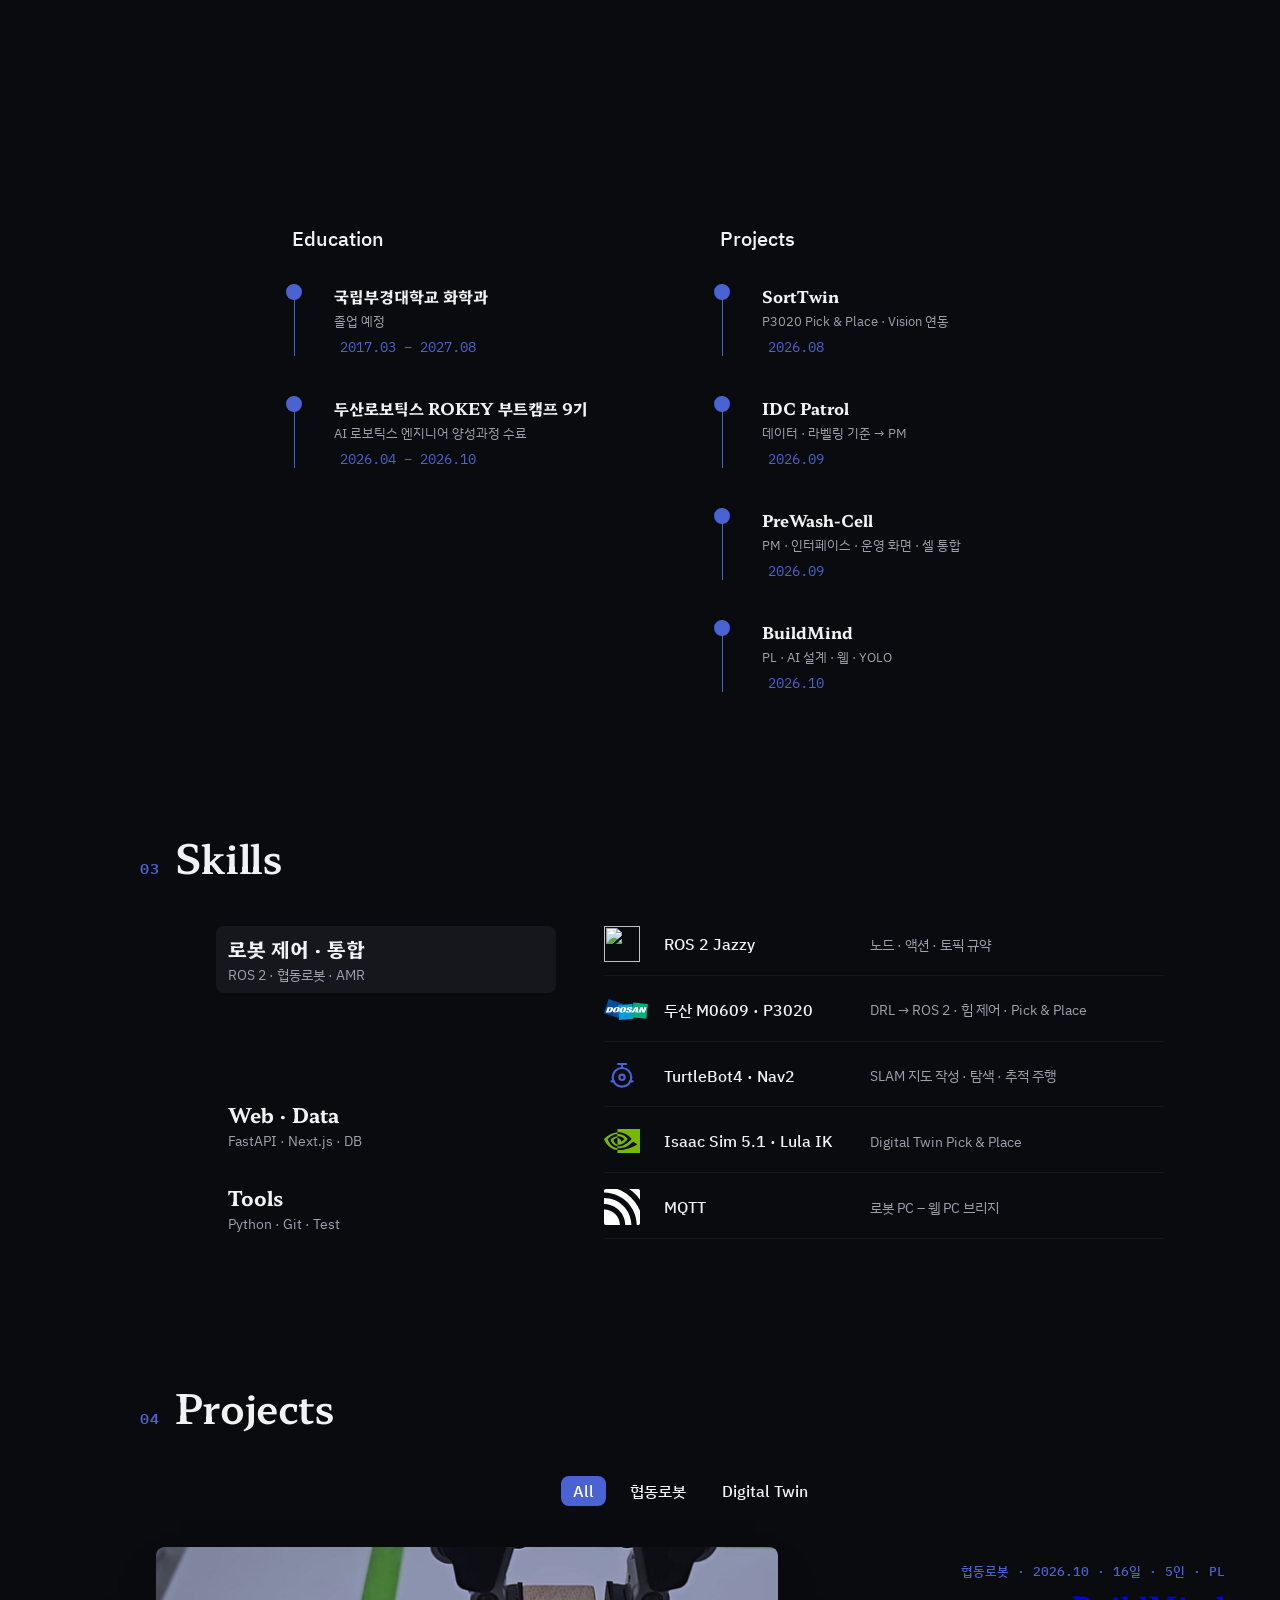
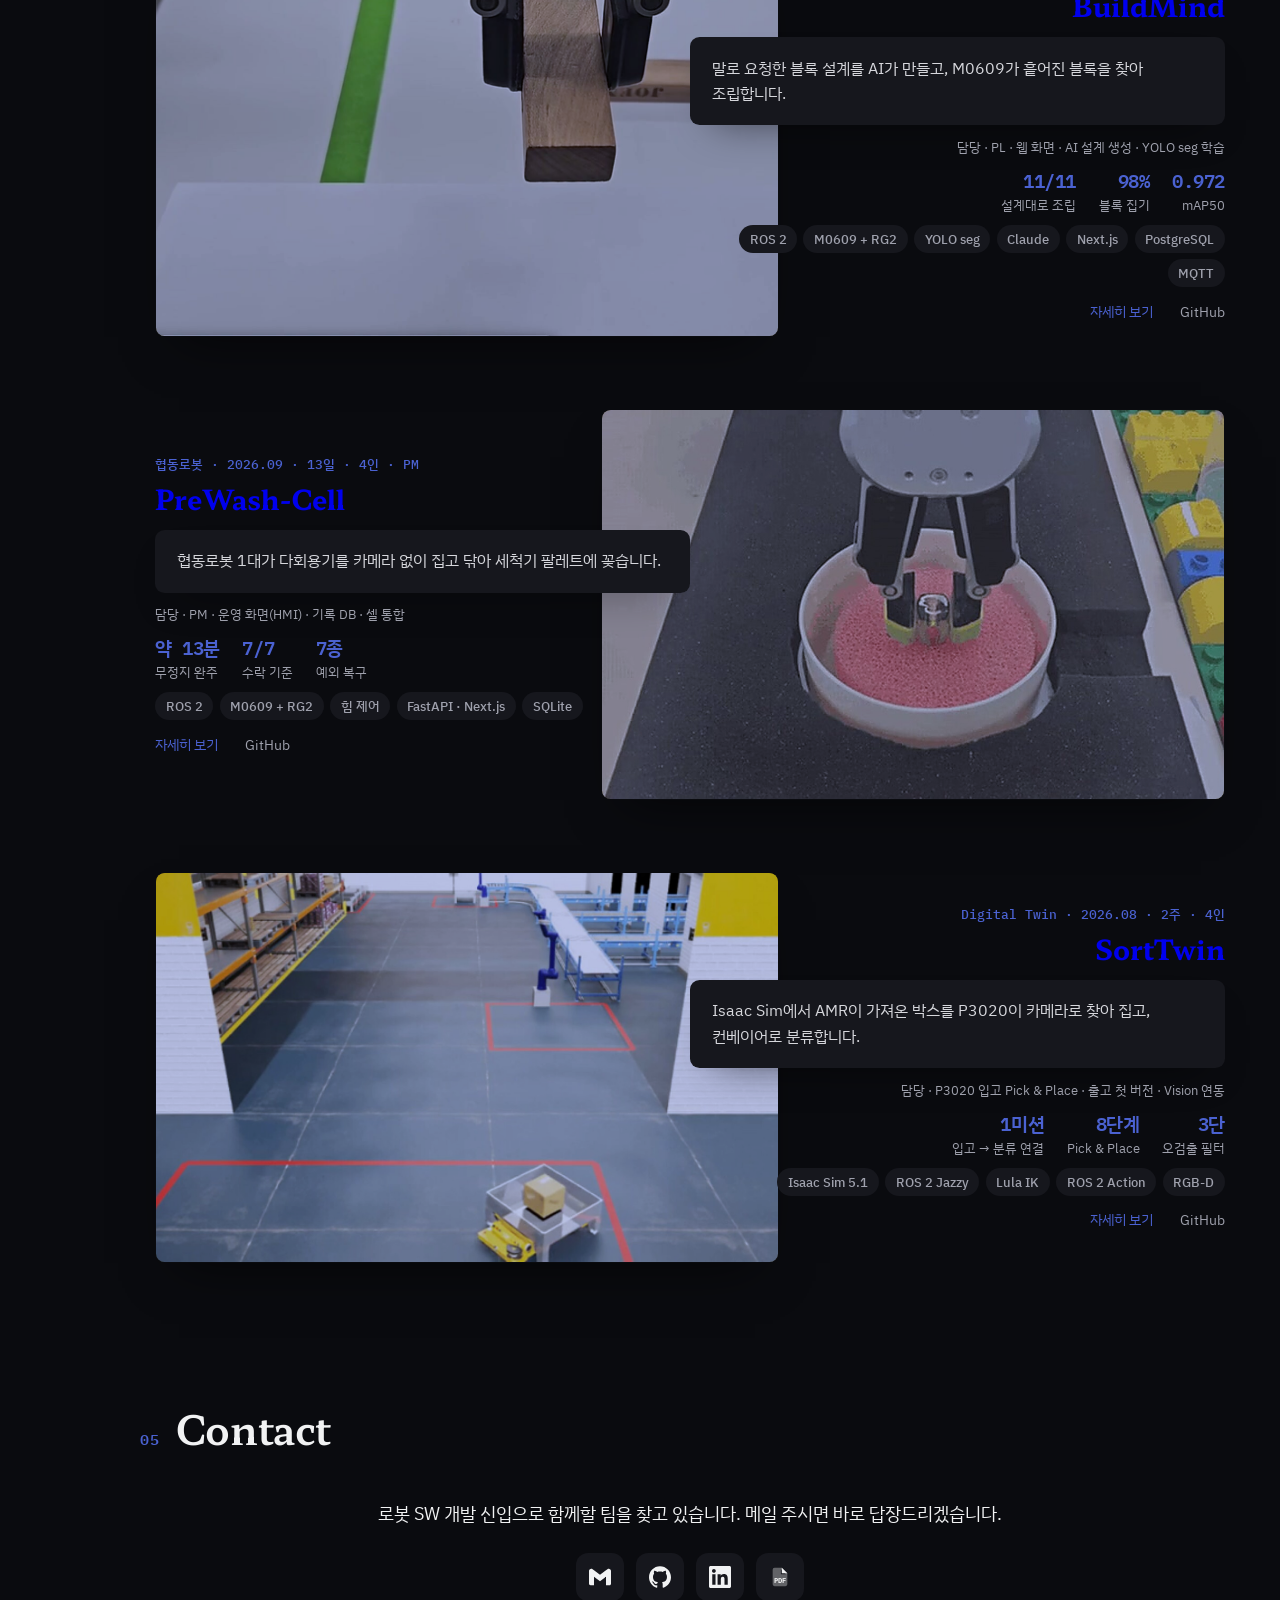
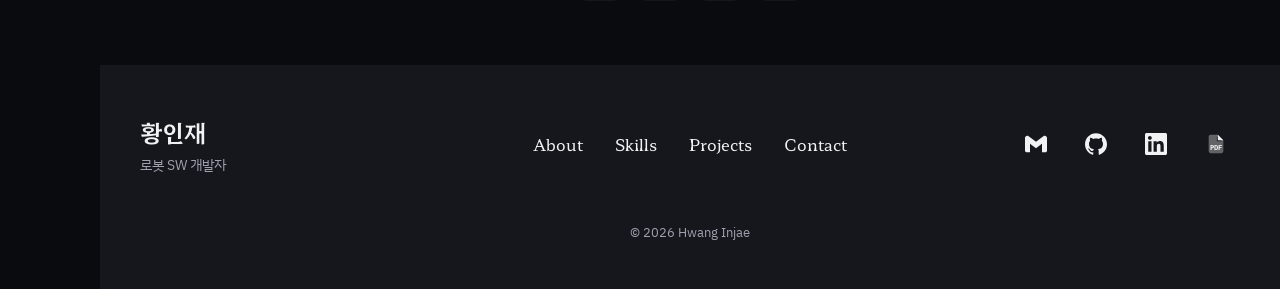
==== commit b9c80627: "홈: About me 문안을 PDF 3쪽과 맞춤" ====
--- a/index.html
+++ b/index.html
@@ -93,8 +93,8 @@
         </div>
         <div class="about-data">
           <h3 class="about-heading">도전은 많이 했지만,<br>로봇 SW는 달랐습니다</h3>
-          <p class="about-description">화학을 전공했고 편입 · 전과 · 창업동아리까지 여러 길을 거쳤지만, AI를 로봇에 접목하는 일에서 처음으로 더 깊이 파고들고 싶다는 마음이 들었습니다. 배울수록 재미있어 매일 새벽같이 교육장에 나갔고, 계획한 기능이 실제 로봇에서 처음 움직이던 순간의 성취감으로 여기까지 왔습니다.</p>
-          <p class="about-description">새로 배운 기술을 우리 상황에 맞게 빠르게 적용하는 힘이 중요하다고 생각하고, 네 번의 Project에서 그것이 제 강점임을 확인했습니다. 배운 것을 바로 써 보고 막히면 끝까지 원인을 찾는 자세로, 현장에서 실제로 움직이는 로봇 SW를 만들어 가겠습니다.</p>
+          <p class="about-description">편입 준비, 전과, 창업동아리까지 여러 길을 거치며 제게 맞는 일을 찾아다녔습니다. 그러다 스타트업에서 AI 서비스를 써 보며 AI를 로봇에 접목하는 일에서 처음으로 더 깊이 파고들고 싶다는 마음이 들었고, 부트캠프에 들어갔습니다. 머릿속에 있던 기능이 실제 로봇에서 처음 움직이던 순간, 로봇을 움직이는 재미에 빠졌습니다. 그 뒤로 매일 아침 일찍 교육장에 나가 로봇을 만졌습니다.</p>
+          <p class="about-description">많이 아는 것보다 새로운 기술을 우리 상황에 맞게 빨리 써 보는 쪽에 무게를 두고 일했습니다. 배운 것을 바로 써 보고 막히면 끝까지 원인을 찾는 자세로, 현장에서 실제로 움직이는 로봇 SW를 만들어 가겠습니다.</p>
           <p class="about-facts">Project 4건 · PL 1회 · PM 2회 · ROKEY 9기 6개월 수료 &nbsp;·&nbsp; <a href="#contact" class="text-link">연락하기 →</a></p>
         </div>
       </div>
